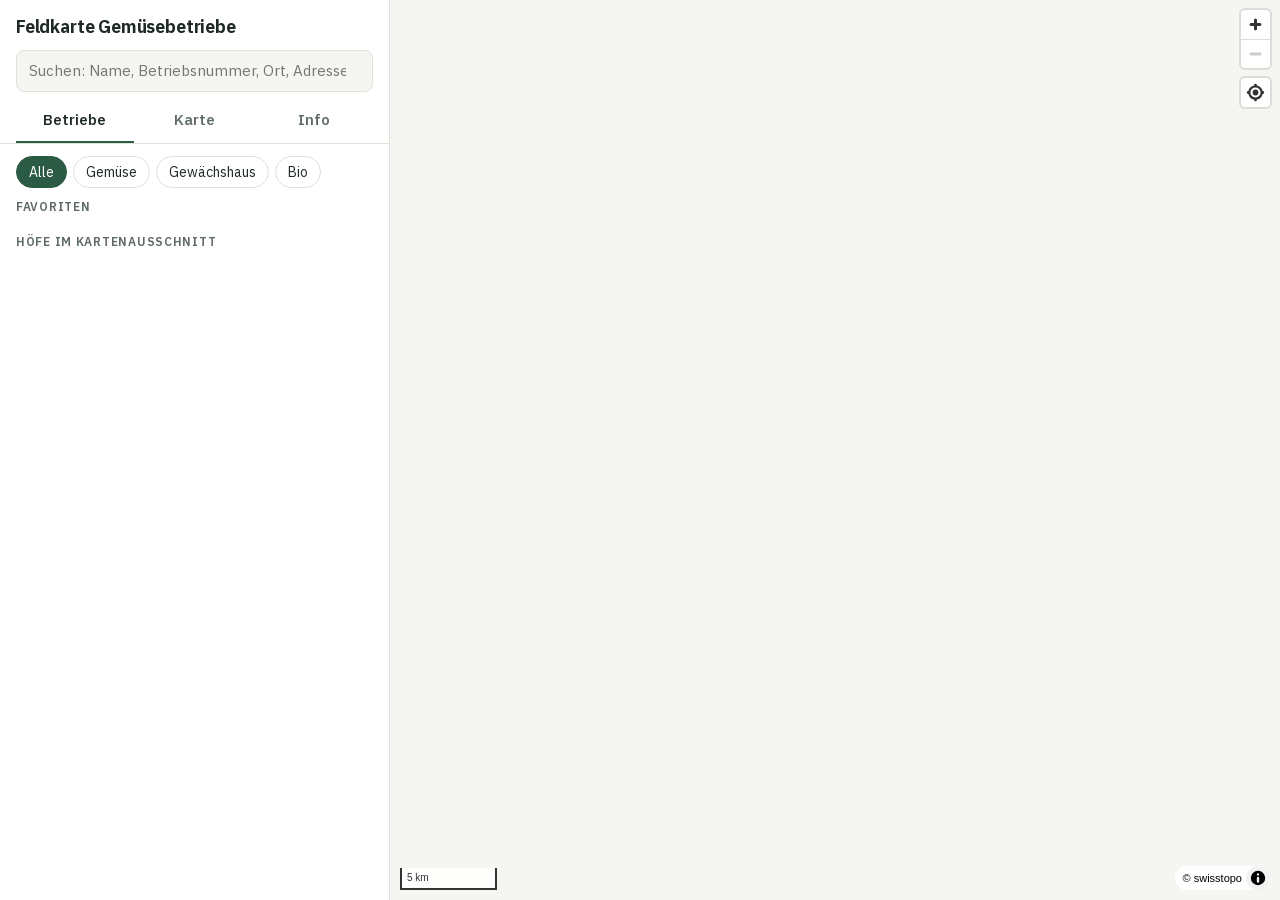
==== output/karte/index.html @ 3c954be9 "Karte der Region: alle Betriebe im Gebiet, Klick zeigt den ganzen Betrieb - Gebiet = konvexe Hülle d" ====
<!doctype html>
<html lang="de-CH">
<head>
<meta charset="utf-8">
<meta name="viewport" content="width=device-width, initial-scale=1, viewport-fit=cover">
<title>Feldkarte Gemüsebetriebe</title>
<meta name="description" content="Alle landwirtschaftlichen Flächen im Gebiet – ein Klick auf eine Fläche zeigt den ganzen Betrieb. Bezugsjahr 2025 · publiziert Jan. 2026">
<meta property="og:title" content="Feldkarte Gemüsebetriebe">
<meta property="og:description" content="Alle Flächen anklicken: Betrieb, Hof, Kulturen. Bezugsjahr 2025 · publiziert Jan. 2026">
<meta property="og:type" content="website">
<meta name="theme-color" content="#2C5B45">
<meta name="robots" content="noindex, nofollow">
<!--__ONLINE__-->
<link rel="icon" href="icon.svg" type="image/svg+xml">
<link rel="stylesheet" href="vendor/maplibre-gl.css">
<link rel="stylesheet" href="app.css">
</head>
<body>
<div id="map" aria-label="Karte"></div>

<aside id="side" data-state="half">
  <div id="grip" aria-hidden="true"><span></span></div>
  <header class="top">
    <div class="title">
      <h1>Feldkarte Gemüsebetriebe</h1>
      <span id="lock" class="lock" title="Interner Teil (Namen, Regionen)"></span>
    </div>
    <div class="searchbox">
      <input id="q" type="search" autocomplete="off" spellcheck="false" placeholder="Suchen: Name, Betriebsnummer, Ort, Adresse">
    </div>
    <nav class="tabs" role="tablist">
      <button data-tab="liste" class="on" role="tab">Betriebe</button>
      <button data-tab="karte" role="tab">Karte</button>
      <button data-tab="info" role="tab">Info</button>
    </nav>
  </header>

  <section id="panels">
    <div id="p-liste" class="panel on">
      <div class="chips" id="filter">
        <button data-f="" class="on">Alle</button>
        <button data-f="gemuese">Gemüse</button>
        <button data-f="geschuetzt">Gewächshaus</button>
        <button data-f="bio">Bio</button>
      </div>
      <h3>Favoriten</h3>
      <div id="favs"></div>
      <h3 id="liste-titel">Höfe im Kartenausschnitt</h3>
      <div id="liste"></div>
      <p id="liste-mehr" class="hint"></p>
    </div>

    <div id="p-karte" class="panel">
      <h3>Hintergrund</h3>
      <div class="seg" id="bg">
        <button data-bg="grau" class="on">Landeskarte grau</button>
        <button data-bg="farbe">Landeskarte</button>
        <button data-bg="luft">Luftbild</button>
      </div>
      <h3>Flächen färben</h3>
      <div class="seg" id="farbe">
        <button data-m="neutral" class="on">einheitlich</button>
        <button data-m="kultur">nach Kultur</button>
      </div>
      <label class="check"><input type="checkbox" id="favon"> Favoriten immer farbig zeigen</label>
      <label class="check"><input type="checkbox" id="parz"> Parzellen Kanton Zürich (ab Zoom 17)</label>
      <div id="legende"></div>
    </div>

    <div id="p-info" class="panel">
      <div id="intern-box" class="box"></div>
      <div id="info-text"></div>
    </div>

    <div id="p-detail" class="panel" aria-live="polite"></div>
  </section>
</aside>

<div id="toast" role="status"></div>
<script src="vendor/maplibre-gl.js"></script>
<script src="vendor/pmtiles.js"></script>
<script src="app.js"></script>
</body>
</html>
---- output/karte/vendor/maplibre-gl.css ----
.maplibregl-map{font:12px/20px Helvetica Neue,Arial,Helvetica,sans-serif;overflow:hidden;position:relative;-webkit-tap-highlight-color:rgb(0 0 0/0)}.maplibregl-canvas{left:0;position:absolute;top:0}.maplibregl-map:fullscreen{height:100%;width:100%}.maplibregl-ctrl-group button.maplibregl-ctrl-compass{touch-action:none}.maplibregl-canvas-container.maplibregl-interactive,.maplibregl-ctrl-group button.maplibregl-ctrl-compass{cursor:grab;-webkit-user-select:none;-moz-user-select:none;user-select:none}.maplibregl-canvas-container.maplibregl-interactive.maplibregl-track-pointer{cursor:pointer}.maplibregl-canvas-container.maplibregl-interactive:active,.maplibregl-ctrl-group button.maplibregl-ctrl-compass:active{cursor:grabbing}.maplibregl-canvas-container.maplibregl-touch-zoom-rotate,.maplibregl-canvas-container.maplibregl-touch-zoom-rotate .maplibregl-canvas{touch-action:pan-x pan-y}.maplibregl-canvas-container.maplibregl-touch-drag-pan,.maplibregl-canvas-container.maplibregl-touch-drag-pan .maplibregl-canvas{touch-action:pinch-zoom}.maplibregl-canvas-container.maplibregl-touch-zoom-rotate.maplibregl-touch-drag-pan,.maplibregl-canvas-container.maplibregl-touch-zoom-rotate.maplibregl-touch-drag-pan .maplibregl-canvas{touch-action:none}.maplibregl-canvas-container.maplibregl-touch-drag-pan.maplibregl-cooperative-gestures,.maplibregl-canvas-container.maplibregl-touch-drag-pan.maplibregl-cooperative-gestures .maplibregl-canvas{touch-action:pan-x pan-y}.maplibregl-ctrl-bottom-left,.maplibregl-ctrl-bottom-right,.maplibregl-ctrl-top-left,.maplibregl-ctrl-top-right{pointer-events:none;position:absolute;z-index:2}.maplibregl-ctrl-top-left{left:0;top:0}.maplibregl-ctrl-top-right{right:0;top:0}.maplibregl-ctrl-bottom-left{bottom:0;left:0}.maplibregl-ctrl-bottom-right{bottom:0;right:0}.maplibregl-ctrl{clear:both;pointer-events:auto;transform:translate(0)}.maplibregl-ctrl-top-left .maplibregl-ctrl{float:left;margin:10px 0 0 10px}.maplibregl-ctrl-top-right .maplibregl-ctrl{float:right;margin:10px 10px 0 0}.maplibregl-ctrl-bottom-left .maplibregl-ctrl{float:left;margin:0 0 10px 10px}.maplibregl-ctrl-bottom-right .maplibregl-ctrl{float:right;margin:0 10px 10px 0}.maplibregl-ctrl-group{background:#fff;border-radius:4px}.maplibregl-ctrl-group:not(:empty){box-shadow:0 0 0 2px rgba(0,0,0,.1)}@media (forced-colors:active){.maplibregl-ctrl-group:not(:empty){box-shadow:0 0 0 2px ButtonText}}.maplibregl-ctrl-group button{background-color:transparent;border:0;box-sizing:border-box;cursor:pointer;display:block;height:29px;outline:none;padding:0;width:29px}.maplibregl-ctrl-group button+button{border-top:1px solid #ddd}.maplibregl-ctrl button .maplibregl-ctrl-icon{background-position:50%;background-repeat:no-repeat;display:block;height:100%;width:100%}@media (forced-colors:active){.maplibregl-ctrl-icon{background-color:transparent}.maplibregl-ctrl-group button+button{border-top:1px solid ButtonText}}.maplibregl-ctrl button::-moz-focus-inner{border:0;padding:0}.maplibregl-ctrl-attrib-button:focus,.maplibregl-ctrl-group button:focus{box-shadow:0 0 2px 2px #0096ff}.maplibregl-ctrl button:disabled{cursor:not-allowed}.maplibregl-ctrl button:disabled .maplibregl-ctrl-icon{opacity:.25}.maplibregl-ctrl button:not(:disabled):hover{background-color:rgb(0 0 0/5%)}.maplibregl-ctrl-group button:focus:focus-visible{box-shadow:0 0 2px 2px #0096ff}.maplibregl-ctrl-group button:focus:not(:focus-visible){box-shadow:none}.maplibregl-ctrl-group button:focus:first-child{border-radius:4px 4px 0 0}.maplibregl-ctrl-group button:focus:last-child{border-radius:0 0 4px 4px}.maplibregl-ctrl-group button:focus:only-child{border-radius:inherit}.maplibregl-ctrl button.maplibregl-ctrl-zoom-out .maplibregl-ctrl-icon{background-image:url("data:image/svg+xml;charset=utf-8,%3Csvg xmlns='http://www.w3.org/2000/svg' width='29' height='29' fill='%23333' viewBox='0 0 29 29'%3E%3Cpath d='M10 13c-.75 0-1.5.75-1.5 1.5S9.25 16 10 16h9c.75 0 1.5-.75 1.5-1.5S19.75 13 19 13z'/%3E%3C/svg%3E")}.maplibregl-ctrl button.maplibregl-ctrl-zoom-in .maplibregl-ctrl-icon{background-image:url("data:image/svg+xml;charset=utf-8,%3Csvg xmlns='http://www.w3.org/2000/svg' width='29' height='29' fill='%23333' viewBox='0 0 29 29'%3E%3Cpath d='M14.5 8.5c-.75 0-1.5.75-1.5 1.5v3h-3c-.75 0-1.5.75-1.5 1.5S9.25 16 10 16h3v3c0 .75.75 1.5 1.5 1.5S16 19.75 16 19v-3h3c.75 0 1.5-.75 1.5-1.5S19.75 13 19 13h-3v-3c0-.75-.75-1.5-1.5-1.5'/%3E%3C/svg%3E")}@media (forced-colors:active){.maplibregl-ctrl button.maplibregl-ctrl-zoom-out .maplibregl-ctrl-icon{background-image:url("data:image/svg+xml;charset=utf-8,%3Csvg xmlns='http://www.w3.org/2000/svg' width='29' height='29' fill='%23fff' viewBox='0 0 29 29'%3E%3Cpath d='M10 13c-.75 0-1.5.75-1.5 1.5S9.25 16 10 16h9c.75 0 1.5-.75 1.5-1.5S19.75 13 19 13z'/%3E%3C/svg%3E")}.maplibregl-ctrl button.maplibregl-ctrl-zoom-in .maplibregl-ctrl-icon{background-image:url("data:image/svg+xml;charset=utf-8,%3Csvg xmlns='http://www.w3.org/2000/svg' width='29' height='29' fill='%23fff' viewBox='0 0 29 29'%3E%3Cpath d='M14.5 8.5c-.75 0-1.5.75-1.5 1.5v3h-3c-.75 0-1.5.75-1.5 1.5S9.25 16 10 16h3v3c0 .75.75 1.5 1.5 1.5S16 19.75 16 19v-3h3c.75 0 1.5-.75 1.5-1.5S19.75 13 19 13h-3v-3c0-.75-.75-1.5-1.5-1.5'/%3E%3C/svg%3E")}}@media (forced-colors:active) and (prefers-color-scheme:light){.maplibregl-ctrl button.maplibregl-ctrl-zoom-out .maplibregl-ctrl-icon{background-image:url("data:image/svg+xml;charset=utf-8,%3Csvg xmlns='http://www.w3.org/2000/svg' width='29' height='29' viewBox='0 0 29 29'%3E%3Cpath d='M10 13c-.75 0-1.5.75-1.5 1.5S9.25 16 10 16h9c.75 0 1.5-.75 1.5-1.5S19.75 13 19 13z'/%3E%3C/svg%3E")}.maplibregl-ctrl button.maplibregl-ctrl-zoom-in .maplibregl-ctrl-icon{background-image:url("data:image/svg+xml;charset=utf-8,%3Csvg xmlns='http://www.w3.org/2000/svg' width='29' height='29' viewBox='0 0 29 29'%3E%3Cpath d='M14.5 8.5c-.75 0-1.5.75-1.5 1.5v3h-3c-.75 0-1.5.75-1.5 1.5S9.25 16 10 16h3v3c0 .75.75 1.5 1.5 1.5S16 19.75 16 19v-3h3c.75 0 1.5-.75 1.5-1.5S19.75 13 19 13h-3v-3c0-.75-.75-1.5-1.5-1.5'/%3E%3C/svg%3E")}}.maplibregl-ctrl button.maplibregl-ctrl-fullscreen .maplibregl-ctrl-icon{background-image:url("data:image/svg+xml;charset=utf-8,%3Csvg xmlns='http://www.w3.org/2000/svg' width='29' height='29' fill='%23333' viewBox='0 0 29 29'%3E%3Cpath d='M24 16v5.5c0 1.75-.75 2.5-2.5 2.5H16v-1l3-1.5-4-5.5 1-1 5.5 4 1.5-3zM6 16l1.5 3 5.5-4 1 1-4 5.5 3 1.5v1H7.5C5.75 24 5 23.25 5 21.5V16zm7-11v1l-3 1.5 4 5.5-1 1-5.5-4L6 13H5V7.5C5 5.75 5.75 5 7.5 5zm11 2.5c0-1.75-.75-2.5-2.5-2.5H16v1l3 1.5-4 5.5 1 1 5.5-4 1.5 3h1z'/%3E%3C/svg%3E")}.maplibregl-ctrl button.maplibregl-ctrl-shrink .maplibregl-ctrl-icon{background-image:url("data:image/svg+xml;charset=utf-8,%3Csvg xmlns='http://www.w3.org/2000/svg' width='29' height='29' viewBox='0 0 29 29'%3E%3Cpath d='M18.5 16c-1.75 0-2.5.75-2.5 2.5V24h1l1.5-3 5.5 4 1-1-4-5.5 3-1.5v-1zM13 18.5c0-1.75-.75-2.5-2.5-2.5H5v1l3 1.5L4 24l1 1 5.5-4 1.5 3h1zm3-8c0 1.75.75 2.5 2.5 2.5H24v-1l-3-1.5L25 5l-1-1-5.5 4L17 5h-1zM10.5 13c1.75 0 2.5-.75 2.5-2.5V5h-1l-1.5 3L5 4 4 5l4 5.5L5 12v1z'/%3E%3C/svg%3E")}@media (forced-colors:active){.maplibregl-ctrl button.maplibregl-ctrl-fullscreen .maplibregl-ctrl-icon{background-image:url("data:image/svg+xml;charset=utf-8,%3Csvg xmlns='http://www.w3.org/2000/svg' width='29' height='29' fill='%23fff' viewBox='0 0 29 29'%3E%3Cpath d='M24 16v5.5c0 1.75-.75 2.5-2.5 2.5H16v-1l3-1.5-4-5.5 1-1 5.5 4 1.5-3zM6 16l1.5 3 5.5-4 1 1-4 5.5 3 1.5v1H7.5C5.75 24 5 23.25 5 21.5V16zm7-11v1l-3 1.5 4 5.5-1 1-5.5-4L6 13H5V7.5C5 5.75 5.75 5 7.5 5zm11 2.5c0-1.75-.75-2.5-2.5-2.5H16v1l3 1.5-4 5.5 1 1 5.5-4 1.5 3h1z'/%3E%3C/svg%3E")}.maplibregl-ctrl button.maplibregl-ctrl-shrink .maplibregl-ctrl-icon{background-image:url("data:image/svg+xml;charset=utf-8,%3Csvg xmlns='http://www.w3.org/2000/svg' width='29' height='29' fill='%23fff' viewBox='0 0 29 29'%3E%3Cpath d='M18.5 16c-1.75 0-2.5.75-2.5 2.5V24h1l1.5-3 5.5 4 1-1-4-5.5 3-1.5v-1zM13 18.5c0-1.75-.75-2.5-2.5-2.5H5v1l3 1.5L4 24l1 1 5.5-4 1.5 3h1zm3-8c0 1.75.75 2.5 2.5 2.5H24v-1l-3-1.5L25 5l-1-1-5.5 4L17 5h-1zM10.5 13c1.75 0 2.5-.75 2.5-2.5V5h-1l-1.5 3L5 4 4 5l4 5.5L5 12v1z'/%3E%3C/svg%3E")}}@media (forced-colors:active) and (prefers-color-scheme:light){.maplibregl-ctrl button.maplibregl-ctrl-fullscreen .maplibregl-ctrl-icon{background-image:url("data:image/svg+xml;charset=utf-8,%3Csvg xmlns='http://www.w3.org/2000/svg' width='29' height='29' viewBox='0 0 29 29'%3E%3Cpath d='M24 16v5.5c0 1.75-.75 2.5-2.5 2.5H16v-1l3-1.5-4-5.5 1-1 5.5 4 1.5-3zM6 16l1.5 3 5.5-4 1 1-4 5.5 3 1.5v1H7.5C5.75 24 5 23.25 5 21.5V16zm7-11v1l-3 1.5 4 5.5-1 1-5.5-4L6 13H5V7.5C5 5.75 5.75 5 7.5 5zm11 2.5c0-1.75-.75-2.5-2.5-2.5H16v1l3 1.5-4 5.5 1 1 5.5-4 1.5 3h1z'/%3E%3C/svg%3E")}.maplibregl-ctrl button.maplibregl-ctrl-shrink .maplibregl-ctrl-icon{background-image:url("data:image/svg+xml;charset=utf-8,%3Csvg xmlns='http://www.w3.org/2000/svg' width='29' height='29' viewBox='0 0 29 29'%3E%3Cpath d='M18.5 16c-1.75 0-2.5.75-2.5 2.5V24h1l1.5-3 5.5 4 1-1-4-5.5 3-1.5v-1zM13 18.5c0-1.75-.75-2.5-2.5-2.5H5v1l3 1.5L4 24l1 1 5.5-4 1.5 3h1zm3-8c0 1.75.75 2.5 2.5 2.5H24v-1l-3-1.5L25 5l-1-1-5.5 4L17 5h-1zM10.5 13c1.75 0 2.5-.75 2.5-2.5V5h-1l-1.5 3L5 4 4 5l4 5.5L5 12v1z'/%3E%3C/svg%3E")}}.maplibregl-ctrl button.maplibregl-ctrl-compass .maplibregl-ctrl-icon{background-image:url("data:image/svg+xml;charset=utf-8,%3Csvg xmlns='http://www.w3.org/2000/svg' width='29' height='29' fill='%23333' viewBox='0 0 29 29'%3E%3Cpath d='m10.5 14 4-8 4 8z'/%3E%3Cpath fill='%23ccc' d='m10.5 16 4 8 4-8z'/%3E%3C/svg%3E")}@media (forced-colors:active){.maplibregl-ctrl button.maplibregl-ctrl-compass .maplibregl-ctrl-icon{background-image:url("data:image/svg+xml;charset=utf-8,%3Csvg xmlns='http://www.w3.org/2000/svg' width='29' height='29' fill='%23fff' viewBox='0 0 29 29'%3E%3Cpath d='m10.5 14 4-8 4 8z'/%3E%3Cpath fill='%23ccc' d='m10.5 16 4 8 4-8z'/%3E%3C/svg%3E")}}@media (forced-colors:active) and (prefers-color-scheme:light){.maplibregl-ctrl button.maplibregl-ctrl-compass .maplibregl-ctrl-icon{background-image:url("data:image/svg+xml;charset=utf-8,%3Csvg xmlns='http://www.w3.org/2000/svg' width='29' height='29' viewBox='0 0 29 29'%3E%3Cpath d='m10.5 14 4-8 4 8z'/%3E%3Cpath fill='%23ccc' d='m10.5 16 4 8 4-8z'/%3E%3C/svg%3E")}}.maplibregl-ctrl button.maplibregl-ctrl-terrain .maplibregl-ctrl-icon{background-image:url("data:image/svg+xml;charset=utf-8,%3Csvg xmlns='http://www.w3.org/2000/svg' width='22' height='22' fill='%23333' viewBox='0 0 22 22'%3E%3Cpath d='m1.754 13.406 4.453-4.851 3.09 3.09 3.281 3.277.969-.969-3.309-3.312 3.844-4.121 6.148 6.886h1.082v-.855l-7.207-8.07-4.84 5.187L6.169 6.57l-5.48 5.965v.871ZM.688 16.844h20.625v1.375H.688Zm0 0'/%3E%3C/svg%3E")}.maplibregl-ctrl button.maplibregl-ctrl-terrain-enabled .maplibregl-ctrl-icon{background-image:url("data:image/svg+xml;charset=utf-8,%3Csvg xmlns='http://www.w3.org/2000/svg' width='22' height='22' fill='%2333b5e5' viewBox='0 0 22 22'%3E%3Cpath d='m1.754 13.406 4.453-4.851 3.09 3.09 3.281 3.277.969-.969-3.309-3.312 3.844-4.121 6.148 6.886h1.082v-.855l-7.207-8.07-4.84 5.187L6.169 6.57l-5.48 5.965v.871ZM.688 16.844h20.625v1.375H.688Zm0 0'/%3E%3C/svg%3E")}.maplibregl-ctrl button.maplibregl-ctrl-geolocate .maplibregl-ctrl-icon{background-image:url("data:image/svg+xml;charset=utf-8,%3Csvg xmlns='http://www.w3.org/2000/svg' width='29' height='29' fill='%23333' viewBox='0 0 20 20'%3E%3Cpath d='M10 4C9 4 9 5 9 5v.1A5 5 0 0 0 5.1 9H5s-1 0-1 1 1 1 1 1h.1A5 5 0 0 0 9 14.9v.1s0 1 1 1 1-1 1-1v-.1a5 5 0 0 0 3.9-3.9h.1s1 0 1-1-1-1-1-1h-.1A5 5 0 0 0 11 5.1V5s0-1-1-1m0 2.5a3.5 3.5 0 1 1 0 7 3.5 3.5 0 1 1 0-7'/%3E%3Ccircle cx='10' cy='10' r='2'/%3E%3C/svg%3E")}.maplibregl-ctrl button.maplibregl-ctrl-geolocate:disabled .maplibregl-ctrl-icon{background-image:url("data:image/svg+xml;charset=utf-8,%3Csvg xmlns='http://www.w3.org/2000/svg' width='29' height='29' fill='%23aaa' viewBox='0 0 20 20'%3E%3Cpath d='M10 4C9 4 9 5 9 5v.1A5 5 0 0 0 5.1 9H5s-1 0-1 1 1 1 1 1h.1A5 5 0 0 0 9 14.9v.1s0 1 1 1 1-1 1-1v-.1a5 5 0 0 0 3.9-3.9h.1s1 0 1-1-1-1-1-1h-.1A5 5 0 0 0 11 5.1V5s0-1-1-1m0 2.5a3.5 3.5 0 1 1 0 7 3.5 3.5 0 1 1 0-7'/%3E%3Ccircle cx='10' cy='10' r='2'/%3E%3Cpath fill='red' d='m14 5 1 1-9 9-1-1z'/%3E%3C/svg%3E")}.maplibregl-ctrl button.maplibregl-ctrl-geolocate.maplibregl-ctrl-geolocate-active .maplibregl-ctrl-icon{background-image:url("data:image/svg+xml;charset=utf-8,%3Csvg xmlns='http://www.w3.org/2000/svg' width='29' height='29' fill='%2333b5e5' viewBox='0 0 20 20'%3E%3Cpath d='M10 4C9 4 9 5 9 5v.1A5 5 0 0 0 5.1 9H5s-1 0-1 1 1 1 1 1h.1A5 5 0 0 0 9 14.9v.1s0 1 1 1 1-1 1-1v-.1a5 5 0 0 0 3.9-3.9h.1s1 0 1-1-1-1-1-1h-.1A5 5 0 0 0 11 5.1V5s0-1-1-1m0 2.5a3.5 3.5 0 1 1 0 7 3.5 3.5 0 1 1 0-7'/%3E%3Ccircle cx='10' cy='10' r='2'/%3E%3C/svg%3E")}.maplibregl-ctrl button.maplibregl-ctrl-geolocate.maplibregl-ctrl-geolocate-active-error .maplibregl-ctrl-icon{background-image:url("data:image/svg+xml;charset=utf-8,%3Csvg xmlns='http://www.w3.org/2000/svg' width='29' height='29' fill='%23e58978' viewBox='0 0 20 20'%3E%3Cpath d='M10 4C9 4 9 5 9 5v.1A5 5 0 0 0 5.1 9H5s-1 0-1 1 1 1 1 1h.1A5 5 0 0 0 9 14.9v.1s0 1 1 1 1-1 1-1v-.1a5 5 0 0 0 3.9-3.9h.1s1 0 1-1-1-1-1-1h-.1A5 5 0 0 0 11 5.1V5s0-1-1-1m0 2.5a3.5 3.5 0 1 1 0 7 3.5 3.5 0 1 1 0-7'/%3E%3Ccircle cx='10' cy='10' r='2'/%3E%3C/svg%3E")}.maplibregl-ctrl button.maplibregl-ctrl-geolocate.maplibregl-ctrl-geolocate-background .maplibregl-ctrl-icon{background-image:url("data:image/svg+xml;charset=utf-8,%3Csvg xmlns='http://www.w3.org/2000/svg' width='29' height='29' fill='%2333b5e5' viewBox='0 0 20 20'%3E%3Cpath d='M10 4C9 4 9 5 9 5v.1A5 5 0 0 0 5.1 9H5s-1 0-1 1 1 1 1 1h.1A5 5 0 0 0 9 14.9v.1s0 1 1 1 1-1 1-1v-.1a5 5 0 0 0 3.9-3.9h.1s1 0 1-1-1-1-1-1h-.1A5 5 0 0 0 11 5.1V5s0-1-1-1m0 2.5a3.5 3.5 0 1 1 0 7 3.5 3.5 0 1 1 0-7'/%3E%3C/svg%3E")}.maplibregl-ctrl button.maplibregl-ctrl-geolocate.maplibregl-ctrl-geolocate-background-error .maplibregl-ctrl-icon{background-image:url("data:image/svg+xml;charset=utf-8,%3Csvg xmlns='http://www.w3.org/2000/svg' width='29' height='29' fill='%23e54e33' viewBox='0 0 20 20'%3E%3Cpath d='M10 4C9 4 9 5 9 5v.1A5 5 0 0 0 5.1 9H5s-1 0-1 1 1 1 1 1h.1A5 5 0 0 0 9 14.9v.1s0 1 1 1 1-1 1-1v-.1a5 5 0 0 0 3.9-3.9h.1s1 0 1-1-1-1-1-1h-.1A5 5 0 0 0 11 5.1V5s0-1-1-1m0 2.5a3.5 3.5 0 1 1 0 7 3.5 3.5 0 1 1 0-7'/%3E%3C/svg%3E")}.maplibregl-ctrl button.maplibregl-ctrl-geolocate.maplibregl-ctrl-geolocate-waiting .maplibregl-ctrl-icon{animation:maplibregl-spin 2s linear infinite}@media (forced-colors:active){.maplibregl-ctrl button.maplibregl-ctrl-geolocate .maplibregl-ctrl-icon{background-image:url("data:image/svg+xml;charset=utf-8,%3Csvg xmlns='http://www.w3.org/2000/svg' width='29' height='29' fill='%23fff' viewBox='0 0 20 20'%3E%3Cpath d='M10 4C9 4 9 5 9 5v.1A5 5 0 0 0 5.1 9H5s-1 0-1 1 1 1 1 1h.1A5 5 0 0 0 9 14.9v.1s0 1 1 1 1-1 1-1v-.1a5 5 0 0 0 3.9-3.9h.1s1 0 1-1-1-1-1-1h-.1A5 5 0 0 0 11 5.1V5s0-1-1-1m0 2.5a3.5 3.5 0 1 1 0 7 3.5 3.5 0 1 1 0-7'/%3E%3Ccircle cx='10' cy='10' r='2'/%3E%3C/svg%3E")}.maplibregl-ctrl button.maplibregl-ctrl-geolocate:disabled .maplibregl-ctrl-icon{background-image:url("data:image/svg+xml;charset=utf-8,%3Csvg xmlns='http://www.w3.org/2000/svg' width='29' height='29' fill='%23999' viewBox='0 0 20 20'%3E%3Cpath d='M10 4C9 4 9 5 9 5v.1A5 5 0 0 0 5.1 9H5s-1 0-1 1 1 1 1 1h.1A5 5 0 0 0 9 14.9v.1s0 1 1 1 1-1 1-1v-.1a5 5 0 0 0 3.9-3.9h.1s1 0 1-1-1-1-1-1h-.1A5 5 0 0 0 11 5.1V5s0-1-1-1m0 2.5a3.5 3.5 0 1 1 0 7 3.5 3.5 0 1 1 0-7'/%3E%3Ccircle cx='10' cy='10' r='2'/%3E%3Cpath fill='red' d='m14 5 1 1-9 9-1-1z'/%3E%3C/svg%3E")}.maplibregl-ctrl button.maplibregl-ctrl-geolocate.maplibregl-ctrl-geolocate-active .maplibregl-ctrl-icon{background-image:url("data:image/svg+xml;charset=utf-8,%3Csvg xmlns='http://www.w3.org/2000/svg' width='29' height='29' fill='%2333b5e5' viewBox='0 0 20 20'%3E%3Cpath d='M10 4C9 4 9 5 9 5v.1A5 5 0 0 0 5.1 9H5s-1 0-1 1 1 1 1 1h.1A5 5 0 0 0 9 14.9v.1s0 1 1 1 1-1 1-1v-.1a5 5 0 0 0 3.9-3.9h.1s1 0 1-1-1-1-1-1h-.1A5 5 0 0 0 11 5.1V5s0-1-1-1m0 2.5a3.5 3.5 0 1 1 0 7 3.5 3.5 0 1 1 0-7'/%3E%3Ccircle cx='10' cy='10' r='2'/%3E%3C/svg%3E")}.maplibregl-ctrl button.maplibregl-ctrl-geolocate.maplibregl-ctrl-geolocate-active-error .maplibregl-ctrl-icon{background-image:url("data:image/svg+xml;charset=utf-8,%3Csvg xmlns='http://www.w3.org/2000/svg' width='29' height='29' fill='%23e58978' viewBox='0 0 20 20'%3E%3Cpath d='M10 4C9 4 9 5 9 5v.1A5 5 0 0 0 5.1 9H5s-1 0-1 1 1 1 1 1h.1A5 5 0 0 0 9 14.9v.1s0 1 1 1 1-1 1-1v-.1a5 5 0 0 0 3.9-3.9h.1s1 0 1-1-1-1-1-1h-.1A5 5 0 0 0 11 5.1V5s0-1-1-1m0 2.5a3.5 3.5 0 1 1 0 7 3.5 3.5 0 1 1 0-7'/%3E%3Ccircle cx='10' cy='10' r='2'/%3E%3C/svg%3E")}.maplibregl-ctrl button.maplibregl-ctrl-geolocate.maplibregl-ctrl-geolocate-background .maplibregl-ctrl-icon{background-image:url("data:image/svg+xml;charset=utf-8,%3Csvg xmlns='http://www.w3.org/2000/svg' width='29' height='29' fill='%2333b5e5' viewBox='0 0 20 20'%3E%3Cpath d='M10 4C9 4 9 5 9 5v.1A5 5 0 0 0 5.1 9H5s-1 0-1 1 1 1 1 1h.1A5 5 0 0 0 9 14.9v.1s0 1 1 1 1-1 1-1v-.1a5 5 0 0 0 3.9-3.9h.1s1 0 1-1-1-1-1-1h-.1A5 5 0 0 0 11 5.1V5s0-1-1-1m0 2.5a3.5 3.5 0 1 1 0 7 3.5 3.5 0 1 1 0-7'/%3E%3C/svg%3E")}.maplibregl-ctrl button.maplibregl-ctrl-geolocate.maplibregl-ctrl-geolocate-background-error .maplibregl-ctrl-icon{background-image:url("data:image/svg+xml;charset=utf-8,%3Csvg xmlns='http://www.w3.org/2000/svg' width='29' height='29' fill='%23e54e33' viewBox='0 0 20 20'%3E%3Cpath d='M10 4C9 4 9 5 9 5v.1A5 5 0 0 0 5.1 9H5s-1 0-1 1 1 1 1 1h.1A5 5 0 0 0 9 14.9v.1s0 1 1 1 1-1 1-1v-.1a5 5 0 0 0 3.9-3.9h.1s1 0 1-1-1-1-1-1h-.1A5 5 0 0 0 11 5.1V5s0-1-1-1m0 2.5a3.5 3.5 0 1 1 0 7 3.5 3.5 0 1 1 0-7'/%3E%3C/svg%3E")}}@media (forced-colors:active) and (prefers-color-scheme:light){.maplibregl-ctrl button.maplibregl-ctrl-geolocate .maplibregl-ctrl-icon{background-image:url("data:image/svg+xml;charset=utf-8,%3Csvg xmlns='http://www.w3.org/2000/svg' width='29' height='29' viewBox='0 0 20 20'%3E%3Cpath d='M10 4C9 4 9 5 9 5v.1A5 5 0 0 0 5.1 9H5s-1 0-1 1 1 1 1 1h.1A5 5 0 0 0 9 14.9v.1s0 1 1 1 1-1 1-1v-.1a5 5 0 0 0 3.9-3.9h.1s1 0 1-1-1-1-1-1h-.1A5 5 0 0 0 11 5.1V5s0-1-1-1m0 2.5a3.5 3.5 0 1 1 0 7 3.5 3.5 0 1 1 0-7'/%3E%3Ccircle cx='10' cy='10' r='2'/%3E%3C/svg%3E")}.maplibregl-ctrl button.maplibregl-ctrl-geolocate:disabled .maplibregl-ctrl-icon{background-image:url("data:image/svg+xml;charset=utf-8,%3Csvg xmlns='http://www.w3.org/2000/svg' width='29' height='29' fill='%23666' viewBox='0 0 20 20'%3E%3Cpath d='M10 4C9 4 9 5 9 5v.1A5 5 0 0 0 5.1 9H5s-1 0-1 1 1 1 1 1h.1A5 5 0 0 0 9 14.9v.1s0 1 1 1 1-1 1-1v-.1a5 5 0 0 0 3.9-3.9h.1s1 0 1-1-1-1-1-1h-.1A5 5 0 0 0 11 5.1V5s0-1-1-1m0 2.5a3.5 3.5 0 1 1 0 7 3.5 3.5 0 1 1 0-7'/%3E%3Ccircle cx='10' cy='10' r='2'/%3E%3Cpath fill='red' d='m14 5 1 1-9 9-1-1z'/%3E%3C/svg%3E")}}@keyframes maplibregl-spin{0%{transform:rotate(0deg)}to{transform:rotate(1turn)}}a.maplibregl-ctrl-logo{background-image:url("data:image/svg+xml;charset=utf-8,%3Csvg xmlns='http://www.w3.org/2000/svg' width='88' height='23' fill='none'%3E%3Cpath fill='%23000' fill-opacity='.4' fill-rule='evenodd' d='M17.408 16.796h-1.827l2.501-12.095h.198l3.324 6.533.988 2.19.988-2.19 3.258-6.533h.181l2.6 12.095h-1.81l-1.218-5.644-.362-1.71-.658 1.71-2.929 5.644h-.098l-2.914-5.644-.757-1.71-.345 1.71zm1.958-3.42-.726 3.663a1.255 1.255 0 0 1-1.232 1.011h-1.827a1.255 1.255 0 0 1-1.229-1.509l2.501-12.095a1.255 1.255 0 0 1 1.23-1.001h.197a1.25 1.25 0 0 1 1.12.685l3.19 6.273 3.125-6.263a1.25 1.25 0 0 1 1.123-.695h.181a1.255 1.255 0 0 1 1.227.991l1.443 6.71a5 5 0 0 1 .314-.787l.009-.016a4.6 4.6 0 0 1 1.777-1.887c.782-.46 1.668-.667 2.611-.667a4.6 4.6 0 0 1 1.7.32l.306.134c.21-.16.474-.256.759-.256h1.694a1.255 1.255 0 0 1 1.212.925 1.255 1.255 0 0 1 1.212-.925h1.711c.284 0 .545.094.755.252.613-.3 1.312-.45 2.075-.45 1.356 0 2.557.445 3.482 1.4q.47.48.763 1.064V4.701a1.255 1.255 0 0 1 1.255-1.255h1.86A1.255 1.255 0 0 1 54.44 4.7v9.194h2.217c.19 0 .37.043.532.118v-4.77c0-.356.147-.678.385-.906a2.42 2.42 0 0 1-.682-1.71c0-.665.267-1.253.735-1.7a2.45 2.45 0 0 1 1.722-.674 2.43 2.43 0 0 1 1.705.675q.318.302.504.683V4.7a1.255 1.255 0 0 1 1.255-1.255h1.744A1.255 1.255 0 0 1 65.812 4.7v3.335a4.8 4.8 0 0 1 1.526-.246c.938 0 1.817.214 2.59.69a4.47 4.47 0 0 1 1.67 1.743v-.98a1.255 1.255 0 0 1 1.256-1.256h1.777c.233 0 .451.064.639.174a3.4 3.4 0 0 1 1.567-.372c.346 0 .861.02 1.285.232a1.25 1.25 0 0 1 .689 1.004 4.7 4.7 0 0 1 .853-.588c.795-.44 1.675-.647 2.61-.647 1.385 0 2.65.39 3.525 1.396.836.938 1.168 2.173 1.168 3.528q-.001.515-.056 1.051a1.255 1.255 0 0 1-.947 1.09l.408.952a1.255 1.255 0 0 1-.477 1.552c-.418.268-.92.463-1.458.612-.613.171-1.304.244-2.049.244-1.06 0-2.043-.207-2.886-.698l-.015-.008c-.798-.48-1.419-1.135-1.818-1.963l-.004-.008a5.8 5.8 0 0 1-.548-2.512q0-.429.053-.843a1.3 1.3 0 0 1-.333-.086l-.166-.004c-.223 0-.426.062-.643.228-.03.024-.142.139-.142.59v3.883a1.255 1.255 0 0 1-1.256 1.256h-1.777a1.255 1.255 0 0 1-1.256-1.256V15.69l-.032.057a4.8 4.8 0 0 1-1.86 1.833 5.04 5.04 0 0 1-2.484.634 4.5 4.5 0 0 1-1.935-.424 1.25 1.25 0 0 1-.764.258h-1.71a1.255 1.255 0 0 1-1.256-1.255V7.687a2.4 2.4 0 0 1-.428.625c.253.23.412.561.412.93v7.553a1.255 1.255 0 0 1-1.256 1.255h-1.843a1.25 1.25 0 0 1-.894-.373c-.228.23-.544.373-.894.373H51.32a1.255 1.255 0 0 1-1.256-1.255v-1.251l-.061.117a4.7 4.7 0 0 1-1.782 1.884 4.77 4.77 0 0 1-2.485.67 5.6 5.6 0 0 1-1.485-.188l.009 2.764a1.255 1.255 0 0 1-1.255 1.259h-1.729a1.255 1.255 0 0 1-1.255-1.255v-3.537a1.255 1.255 0 0 1-1.167.793h-1.679a1.25 1.25 0 0 1-.77-.263 4.5 4.5 0 0 1-1.945.429c-.885 0-1.724-.21-2.495-.632l-.017-.01a5 5 0 0 1-1.081-.836 1.255 1.255 0 0 1-1.254 1.312h-1.81a1.255 1.255 0 0 1-1.228-.99l-.782-3.625-2.044 3.939a1.25 1.25 0 0 1-1.115.676h-.098a1.25 1.25 0 0 1-1.116-.68l-2.061-3.994zM35.92 16.63l.207-.114.223-.15q.493-.356.735-.785l.061-.118.033 1.332h1.678V9.242h-1.694l-.033 1.267q-.133-.329-.526-.658l-.032-.028a3.2 3.2 0 0 0-.668-.428l-.27-.12a3.3 3.3 0 0 0-1.235-.23q-1.136-.001-1.974.493a3.36 3.36 0 0 0-1.3 1.382q-.445.89-.444 2.074 0 1.2.51 2.107a3.8 3.8 0 0 0 1.382 1.381 3.9 3.9 0 0 0 1.893.477q.795 0 1.455-.33zm-2.789-5.38q-.576.675-.575 1.762 0 1.102.559 1.794.576.675 1.645.675a2.25 2.25 0 0 0 .934-.19 2.2 2.2 0 0 0 .468-.29l.178-.161a2.2 2.2 0 0 0 .397-.561q.244-.5.244-1.15v-.115q0-.708-.296-1.267l-.043-.077a2.2 2.2 0 0 0-.633-.709l-.13-.086-.047-.028a2.1 2.1 0 0 0-1.073-.285q-1.052 0-1.629.692zm2.316 2.706c.163-.17.28-.407.28-.83v-.114c0-.292-.06-.508-.15-.68a.96.96 0 0 0-.353-.389.85.85 0 0 0-.464-.127c-.4 0-.56.114-.664.239l-.01.012c-.148.174-.275.45-.275.945 0 .506.122.801.27.99.097.11.266.224.68.224.303 0 .504-.09.687-.269zm7.545 1.705a2.6 2.6 0 0 0 .331.423q.319.33.755.548l.173.074q.65.255 1.49.255 1.02 0 1.844-.493a3.45 3.45 0 0 0 1.316-1.4q.493-.904.493-2.089 0-1.909-.988-2.913-.988-1.02-2.584-1.02-.898 0-1.575.347a3 3 0 0 0-.415.262l-.199.166a3.4 3.4 0 0 0-.64.82V9.242h-1.712v11.553h1.729l-.017-5.134zm.53-1.138q.206.29.48.5l.155.11.053.034q.51.296 1.119.297 1.07 0 1.645-.675.577-.69.576-1.762 0-1.119-.576-1.777-.558-.675-1.645-.675-.435 0-.835.16a2 2 0 0 0-.284.136 2 2 0 0 0-.363.254 2.2 2.2 0 0 0-.46.569l-.082.162a2.6 2.6 0 0 0-.213 1.072v.115q0 .707.296 1.267l.135.211zm.964-.818a1.1 1.1 0 0 0 .367.385.94.94 0 0 0 .476.118c.423 0 .59-.117.687-.23.159-.194.28-.478.28-.95 0-.53-.133-.8-.266-.952l-.021-.025c-.078-.094-.231-.221-.68-.221a1 1 0 0 0-.503.135l-.012.007a.86.86 0 0 0-.335.343c-.073.133-.132.324-.132.614v.115a1.4 1.4 0 0 0 .14.66zm15.7-6.222q.347-.346.346-.856a1.05 1.05 0 0 0-.345-.79 1.18 1.18 0 0 0-.84-.329q-.51 0-.855.33a1.05 1.05 0 0 0-.346.79q0 .51.346.855.345.346.856.346.51 0 .839-.346zm4.337 9.314.033-1.332q.191.403.59.747l.098.081a4 4 0 0 0 .316.224l.223.122a3.2 3.2 0 0 0 1.44.322 3.8 3.8 0 0 0 1.875-.477 3.5 3.5 0 0 0 1.382-1.366q.527-.89.526-2.09 0-1.184-.444-2.073a3.24 3.24 0 0 0-1.283-1.399q-.823-.51-1.942-.51a3.5 3.5 0 0 0-1.527.344l-.086.043-.165.09a3 3 0 0 0-.33.214q-.432.315-.656.707a2 2 0 0 0-.099.198l.082-1.283V4.701h-1.744v12.095zm.473-2.509a2.5 2.5 0 0 0 .566.7q.117.098.245.18l.144.08a2.1 2.1 0 0 0 .975.232q1.07 0 1.645-.675.576-.69.576-1.778 0-1.102-.576-1.777-.56-.691-1.645-.692a2.2 2.2 0 0 0-1.015.235q-.22.113-.415.282l-.15.142a2.1 2.1 0 0 0-.42.594q-.223.479-.223 1.1v.115q0 .705.293 1.26zm2.616-.293c.157-.191.28-.479.28-.967 0-.51-.13-.79-.276-.961l-.021-.026c-.082-.1-.232-.225-.67-.225a.87.87 0 0 0-.681.279l-.012.011c-.154.155-.274.38-.274.807v.115c0 .285.057.499.144.669a1.1 1.1 0 0 0 .367.405c.137.082.28.123.455.123.423 0 .59-.118.686-.23zm8.266-3.013q.345-.13.724-.14l.069-.002q.493 0 .642.099l.247-1.794q-.196-.099-.717-.099a2.3 2.3 0 0 0-.545.063 2 2 0 0 0-.411.148 2.2 2.2 0 0 0-.4.249 2.5 2.5 0 0 0-.485.499 2.7 2.7 0 0 0-.32.581l-.05.137v-1.48h-1.778v7.553h1.777v-3.884q0-.546.159-.943a1.5 1.5 0 0 1 .466-.636 2.5 2.5 0 0 1 .399-.253 2 2 0 0 1 .224-.099zm9.784 2.656.05-.922q0-1.743-.856-2.698-.838-.97-2.584-.97-1.119-.001-2.007.493a3.46 3.46 0 0 0-1.4 1.382q-.493.906-.493 2.106 0 1.07.428 1.975.428.89 1.332 1.432.906.526 2.255.526.973 0 1.668-.185l.044-.012.135-.04q.613-.184.984-.421l-.542-1.267q-.3.162-.642.274l-.297.087q-.51.131-1.3.131-.954 0-1.497-.444a1.6 1.6 0 0 1-.192-.193q-.366-.44-.512-1.234l-.004-.021zm-5.427-1.256-.003.022h3.752v-.138q-.011-.727-.288-1.118a1 1 0 0 0-.156-.176q-.46-.428-1.316-.428-.986 0-1.494.604-.379.45-.494 1.234zm-27.053 2.77V4.7h-1.86v12.095h5.333V15.15zm7.103-5.908v7.553h-1.843V9.242h1.843z'/%3E%3Cpath fill='%23fff' d='m19.63 11.151-.757-1.71-.345 1.71-1.12 5.644h-1.827L18.083 4.7h.197l3.325 6.533.988 2.19.988-2.19L26.839 4.7h.181l2.6 12.095h-1.81l-1.218-5.644-.362-1.71-.658 1.71-2.93 5.644h-.098l-2.913-5.644zm14.836 5.81q-1.02 0-1.893-.478a3.8 3.8 0 0 1-1.381-1.382q-.51-.906-.51-2.106 0-1.185.444-2.074a3.36 3.36 0 0 1 1.3-1.382q.839-.494 1.974-.494a3.3 3.3 0 0 1 1.234.231 3.3 3.3 0 0 1 .97.575q.396.33.527.659l.033-1.267h1.694v7.553H37.18l-.033-1.332q-.279.593-1.02 1.053a3.17 3.17 0 0 1-1.662.444zm.296-1.482q.938 0 1.58-.642.642-.66.642-1.711v-.115q0-.708-.296-1.267a2.2 2.2 0 0 0-.807-.872 2.1 2.1 0 0 0-1.119-.313q-1.053 0-1.629.692-.575.675-.575 1.76 0 1.103.559 1.795.577.675 1.645.675zm6.521-6.237h1.711v1.4q.906-1.597 2.83-1.597 1.596 0 2.584 1.02.988 1.005.988 2.914 0 1.185-.493 2.09a3.46 3.46 0 0 1-1.316 1.399 3.5 3.5 0 0 1-1.844.493q-.954 0-1.662-.329a2.67 2.67 0 0 1-1.086-.97l.017 5.134h-1.728zm4.048 6.22q1.07 0 1.645-.674.577-.69.576-1.762 0-1.119-.576-1.777-.558-.675-1.645-.675-.592 0-1.12.296-.51.28-.822.823-.296.527-.296 1.234v.115q0 .708.296 1.267.313.543.823.855.51.296 1.119.297z'/%3E%3Cpath fill='%23e1e3e9' d='M51.325 4.7h1.86v10.45h3.473v1.646h-5.333zm7.12 4.542h1.843v7.553h-1.843zm.905-1.415a1.16 1.16 0 0 1-.856-.346 1.17 1.17 0 0 1-.346-.856 1.05 1.05 0 0 1 .346-.79q.346-.329.856-.329.494 0 .839.33a1.05 1.05 0 0 1 .345.79 1.16 1.16 0 0 1-.345.855q-.33.346-.84.346zm7.875 9.133a3.17 3.17 0 0 1-1.662-.444q-.723-.46-1.004-1.053l-.033 1.332h-1.71V4.701h1.743v4.657l-.082 1.283q.279-.658 1.086-1.119a3.5 3.5 0 0 1 1.778-.477q1.119 0 1.942.51a3.24 3.24 0 0 1 1.283 1.4q.445.888.444 2.072 0 1.201-.526 2.09a3.5 3.5 0 0 1-1.382 1.366 3.8 3.8 0 0 1-1.876.477zm-.296-1.481q1.069 0 1.645-.675.577-.69.577-1.778 0-1.102-.577-1.776-.56-.691-1.645-.692a2.12 2.12 0 0 0-1.58.659q-.642.641-.642 1.694v.115q0 .71.296 1.267a2.4 2.4 0 0 0 .807.872 2.1 2.1 0 0 0 1.119.313zm5.927-6.237h1.777v1.481q.263-.757.856-1.217a2.14 2.14 0 0 1 1.349-.46q.527 0 .724.098l-.247 1.794q-.149-.099-.642-.099-.774 0-1.416.494-.626.493-.626 1.58v3.883h-1.777V9.242zm9.534 7.718q-1.35 0-2.255-.526-.904-.543-1.332-1.432a4.6 4.6 0 0 1-.428-1.975q0-1.2.493-2.106a3.46 3.46 0 0 1 1.4-1.382q.889-.495 2.007-.494 1.744 0 2.584.97.855.956.856 2.7 0 .444-.05.92h-5.43q.18 1.005.708 1.45.542.443 1.497.443.79 0 1.3-.131a4 4 0 0 0 .938-.362l.542 1.267q-.411.263-1.119.46-.708.198-1.711.197zm1.596-4.558q.016-1.02-.444-1.432-.46-.428-1.316-.428-1.728 0-1.991 1.86z'/%3E%3Cpath d='M5.074 15.948a.484.657 0 0 0-.486.659v1.84a.484.657 0 0 0 .486.659h4.101a.484.657 0 0 0 .486-.659v-1.84a.484.657 0 0 0-.486-.659zm3.56 1.16H5.617v.838h3.017z' style='fill:%23fff;fill-rule:evenodd;stroke-width:1.03600001'/%3E%3Cg style='stroke-width:1.12603545'%3E%3Cpath d='M-9.408-1.416c-3.833-.025-7.056 2.912-7.08 6.615-.02 3.08 1.653 4.832 3.107 6.268.903.892 1.721 1.74 2.32 2.902l-.525-.004c-.543-.003-.992.304-1.24.639a1.87 1.87 0 0 0-.362 1.121l-.011 1.877c-.003.402.104.787.347 1.125.244.338.688.653 1.23.656l4.142.028c.542.003.99-.306 1.238-.641a1.87 1.87 0 0 0 .363-1.121l.012-1.875a1.87 1.87 0 0 0-.348-1.127c-.243-.338-.688-.653-1.23-.656l-.518-.004c.597-1.145 1.425-1.983 2.348-2.87 1.473-1.414 3.18-3.149 3.2-6.226-.016-3.59-2.923-6.684-6.993-6.707m-.006 1.1v.002c3.274.02 5.92 2.532 5.9 5.6-.017 2.706-1.39 4.026-2.863 5.44-1.034.994-2.118 2.033-2.814 3.633-.018.041-.052.055-.075.065q-.013.004-.02.01a.34.34 0 0 1-.226.084.34.34 0 0 1-.224-.086l-.092-.077c-.699-1.615-1.768-2.669-2.781-3.67-1.454-1.435-2.797-2.762-2.78-5.478.02-3.067 2.7-5.545 5.975-5.523m-.02 2.826c-1.62-.01-2.944 1.315-2.955 2.96-.01 1.646 1.295 2.988 2.916 2.999h.002c1.621.01 2.943-1.316 2.953-2.961.011-1.646-1.294-2.988-2.916-2.998m-.005 1.1c1.017.006 1.829.83 1.822 1.89s-.83 1.874-1.848 1.867c-1.018-.006-1.829-.83-1.822-1.89s.83-1.874 1.848-1.868m-2.155 11.857 4.14.025c.271.002.49.305.487.676l-.013 1.875c-.003.37-.224.67-.495.668l-4.14-.025c-.27-.002-.487-.306-.485-.676l.012-1.875c.003-.37.224-.67.494-.668' style='color:%23000;font-style:normal;font-variant:normal;font-weight:400;font-stretch:normal;font-size:medium;line-height:normal;font-family:sans-serif;font-variant-ligatures:normal;font-variant-position:normal;font-variant-caps:normal;font-variant-numeric:normal;font-variant-alternates:normal;font-feature-settings:normal;text-indent:0;text-align:start;text-decoration:none;text-decoration-line:none;text-decoration-style:solid;text-decoration-color:%23000;letter-spacing:normal;word-spacing:normal;text-transform:none;writing-mode:lr-tb;direction:ltr;text-orientation:mixed;dominant-baseline:auto;baseline-shift:baseline;text-anchor:start;white-space:normal;shape-padding:0;clip-rule:evenodd;display:inline;overflow:visible;visibility:visible;opacity:1;isolation:auto;mix-blend-mode:normal;color-interpolation:sRGB;color-interpolation-filters:linearRGB;solid-color:%23000;solid-opacity:1;vector-effect:none;fill:%23000;fill-opacity:.4;fill-rule:evenodd;stroke:none;stroke-width:2.47727823;stroke-linecap:butt;stroke-linejoin:miter;stroke-miterlimit:4;stroke-dasharray:none;stroke-dashoffset:0;stroke-opacity:1;color-rendering:auto;image-rendering:auto;shape-rendering:auto;text-rendering:auto' transform='translate(15.553 2.85)scale(.88807)'/%3E%3Cpath d='M-9.415-.316C-12.69-.338-15.37 2.14-15.39 5.207c-.017 2.716 1.326 4.041 2.78 5.477 1.013 1 2.081 2.055 2.78 3.67l.092.076a.34.34 0 0 0 .225.086.34.34 0 0 0 .227-.083l.019-.01c.022-.009.057-.024.074-.064.697-1.6 1.78-2.64 2.814-3.634 1.473-1.414 2.847-2.733 2.864-5.44.02-3.067-2.627-5.58-5.901-5.601m-.057 8.784c1.621.011 2.944-1.315 2.955-2.96.01-1.646-1.295-2.988-2.916-2.999-1.622-.01-2.945 1.315-2.955 2.96s1.295 2.989 2.916 3' style='clip-rule:evenodd;fill:%23e1e3e9;fill-opacity:1;fill-rule:evenodd;stroke:none;stroke-width:2.47727823;stroke-miterlimit:4;stroke-dasharray:none;stroke-opacity:.4' transform='translate(15.553 2.85)scale(.88807)'/%3E%3Cpath d='M-11.594 15.465c-.27-.002-.492.297-.494.668l-.012 1.876c-.003.371.214.673.485.675l4.14.027c.271.002.492-.298.495-.668l.012-1.877c.003-.37-.215-.672-.485-.674z' style='clip-rule:evenodd;fill:%23fff;fill-opacity:1;fill-rule:evenodd;stroke:none;stroke-width:2.47727823;stroke-miterlimit:4;stroke-dasharray:none;stroke-opacity:.4' transform='translate(15.553 2.85)scale(.88807)'/%3E%3C/g%3E%3C/svg%3E");background-repeat:no-repeat;cursor:pointer;display:block;height:23px;margin:0 0 -4px -4px;overflow:hidden;width:88px}a.maplibregl-ctrl-logo.maplibregl-compact{width:14px}@media (forced-colors:active){a.maplibregl-ctrl-logo{background-color:transparent;background-image:url("data:image/svg+xml;charset=utf-8,%3Csvg xmlns='http://www.w3.org/2000/svg' width='88' height='23' fill='none'%3E%3Cpath fill='%23000' fill-opacity='.4' fill-rule='evenodd' d='M17.408 16.796h-1.827l2.501-12.095h.198l3.324 6.533.988 2.19.988-2.19 3.258-6.533h.181l2.6 12.095h-1.81l-1.218-5.644-.362-1.71-.658 1.71-2.929 5.644h-.098l-2.914-5.644-.757-1.71-.345 1.71zm1.958-3.42-.726 3.663a1.255 1.255 0 0 1-1.232 1.011h-1.827a1.255 1.255 0 0 1-1.229-1.509l2.501-12.095a1.255 1.255 0 0 1 1.23-1.001h.197a1.25 1.25 0 0 1 1.12.685l3.19 6.273 3.125-6.263a1.25 1.25 0 0 1 1.123-.695h.181a1.255 1.255 0 0 1 1.227.991l1.443 6.71a5 5 0 0 1 .314-.787l.009-.016a4.6 4.6 0 0 1 1.777-1.887c.782-.46 1.668-.667 2.611-.667a4.6 4.6 0 0 1 1.7.32l.306.134c.21-.16.474-.256.759-.256h1.694a1.255 1.255 0 0 1 1.212.925 1.255 1.255 0 0 1 1.212-.925h1.711c.284 0 .545.094.755.252.613-.3 1.312-.45 2.075-.45 1.356 0 2.557.445 3.482 1.4q.47.48.763 1.064V4.701a1.255 1.255 0 0 1 1.255-1.255h1.86A1.255 1.255 0 0 1 54.44 4.7v9.194h2.217c.19 0 .37.043.532.118v-4.77c0-.356.147-.678.385-.906a2.42 2.42 0 0 1-.682-1.71c0-.665.267-1.253.735-1.7a2.45 2.45 0 0 1 1.722-.674 2.43 2.43 0 0 1 1.705.675q.318.302.504.683V4.7a1.255 1.255 0 0 1 1.255-1.255h1.744A1.255 1.255 0 0 1 65.812 4.7v3.335a4.8 4.8 0 0 1 1.526-.246c.938 0 1.817.214 2.59.69a4.47 4.47 0 0 1 1.67 1.743v-.98a1.255 1.255 0 0 1 1.256-1.256h1.777c.233 0 .451.064.639.174a3.4 3.4 0 0 1 1.567-.372c.346 0 .861.02 1.285.232a1.25 1.25 0 0 1 .689 1.004 4.7 4.7 0 0 1 .853-.588c.795-.44 1.675-.647 2.61-.647 1.385 0 2.65.39 3.525 1.396.836.938 1.168 2.173 1.168 3.528q-.001.515-.056 1.051a1.255 1.255 0 0 1-.947 1.09l.408.952a1.255 1.255 0 0 1-.477 1.552c-.418.268-.92.463-1.458.612-.613.171-1.304.244-2.049.244-1.06 0-2.043-.207-2.886-.698l-.015-.008c-.798-.48-1.419-1.135-1.818-1.963l-.004-.008a5.8 5.8 0 0 1-.548-2.512q0-.429.053-.843a1.3 1.3 0 0 1-.333-.086l-.166-.004c-.223 0-.426.062-.643.228-.03.024-.142.139-.142.59v3.883a1.255 1.255 0 0 1-1.256 1.256h-1.777a1.255 1.255 0 0 1-1.256-1.256V15.69l-.032.057a4.8 4.8 0 0 1-1.86 1.833 5.04 5.04 0 0 1-2.484.634 4.5 4.5 0 0 1-1.935-.424 1.25 1.25 0 0 1-.764.258h-1.71a1.255 1.255 0 0 1-1.256-1.255V7.687a2.4 2.4 0 0 1-.428.625c.253.23.412.561.412.93v7.553a1.255 1.255 0 0 1-1.256 1.255h-1.843a1.25 1.25 0 0 1-.894-.373c-.228.23-.544.373-.894.373H51.32a1.255 1.255 0 0 1-1.256-1.255v-1.251l-.061.117a4.7 4.7 0 0 1-1.782 1.884 4.77 4.77 0 0 1-2.485.67 5.6 5.6 0 0 1-1.485-.188l.009 2.764a1.255 1.255 0 0 1-1.255 1.259h-1.729a1.255 1.255 0 0 1-1.255-1.255v-3.537a1.255 1.255 0 0 1-1.167.793h-1.679a1.25 1.25 0 0 1-.77-.263 4.5 4.5 0 0 1-1.945.429c-.885 0-1.724-.21-2.495-.632l-.017-.01a5 5 0 0 1-1.081-.836 1.255 1.255 0 0 1-1.254 1.312h-1.81a1.255 1.255 0 0 1-1.228-.99l-.782-3.625-2.044 3.939a1.25 1.25 0 0 1-1.115.676h-.098a1.25 1.25 0 0 1-1.116-.68l-2.061-3.994zM35.92 16.63l.207-.114.223-.15q.493-.356.735-.785l.061-.118.033 1.332h1.678V9.242h-1.694l-.033 1.267q-.133-.329-.526-.658l-.032-.028a3.2 3.2 0 0 0-.668-.428l-.27-.12a3.3 3.3 0 0 0-1.235-.23q-1.136-.001-1.974.493a3.36 3.36 0 0 0-1.3 1.382q-.445.89-.444 2.074 0 1.2.51 2.107a3.8 3.8 0 0 0 1.382 1.381 3.9 3.9 0 0 0 1.893.477q.795 0 1.455-.33zm-2.789-5.38q-.576.675-.575 1.762 0 1.102.559 1.794.576.675 1.645.675a2.25 2.25 0 0 0 .934-.19 2.2 2.2 0 0 0 .468-.29l.178-.161a2.2 2.2 0 0 0 .397-.561q.244-.5.244-1.15v-.115q0-.708-.296-1.267l-.043-.077a2.2 2.2 0 0 0-.633-.709l-.13-.086-.047-.028a2.1 2.1 0 0 0-1.073-.285q-1.052 0-1.629.692zm2.316 2.706c.163-.17.28-.407.28-.83v-.114c0-.292-.06-.508-.15-.68a.96.96 0 0 0-.353-.389.85.85 0 0 0-.464-.127c-.4 0-.56.114-.664.239l-.01.012c-.148.174-.275.45-.275.945 0 .506.122.801.27.99.097.11.266.224.68.224.303 0 .504-.09.687-.269zm7.545 1.705a2.6 2.6 0 0 0 .331.423q.319.33.755.548l.173.074q.65.255 1.49.255 1.02 0 1.844-.493a3.45 3.45 0 0 0 1.316-1.4q.493-.904.493-2.089 0-1.909-.988-2.913-.988-1.02-2.584-1.02-.898 0-1.575.347a3 3 0 0 0-.415.262l-.199.166a3.4 3.4 0 0 0-.64.82V9.242h-1.712v11.553h1.729l-.017-5.134zm.53-1.138q.206.29.48.5l.155.11.053.034q.51.296 1.119.297 1.07 0 1.645-.675.577-.69.576-1.762 0-1.119-.576-1.777-.558-.675-1.645-.675-.435 0-.835.16a2 2 0 0 0-.284.136 2 2 0 0 0-.363.254 2.2 2.2 0 0 0-.46.569l-.082.162a2.6 2.6 0 0 0-.213 1.072v.115q0 .707.296 1.267l.135.211zm.964-.818a1.1 1.1 0 0 0 .367.385.94.94 0 0 0 .476.118c.423 0 .59-.117.687-.23.159-.194.28-.478.28-.95 0-.53-.133-.8-.266-.952l-.021-.025c-.078-.094-.231-.221-.68-.221a1 1 0 0 0-.503.135l-.012.007a.86.86 0 0 0-.335.343c-.073.133-.132.324-.132.614v.115a1.4 1.4 0 0 0 .14.66zm15.7-6.222q.347-.346.346-.856a1.05 1.05 0 0 0-.345-.79 1.18 1.18 0 0 0-.84-.329q-.51 0-.855.33a1.05 1.05 0 0 0-.346.79q0 .51.346.855.345.346.856.346.51 0 .839-.346zm4.337 9.314.033-1.332q.191.403.59.747l.098.081a4 4 0 0 0 .316.224l.223.122a3.2 3.2 0 0 0 1.44.322 3.8 3.8 0 0 0 1.875-.477 3.5 3.5 0 0 0 1.382-1.366q.527-.89.526-2.09 0-1.184-.444-2.073a3.24 3.24 0 0 0-1.283-1.399q-.823-.51-1.942-.51a3.5 3.5 0 0 0-1.527.344l-.086.043-.165.09a3 3 0 0 0-.33.214q-.432.315-.656.707a2 2 0 0 0-.099.198l.082-1.283V4.701h-1.744v12.095zm.473-2.509a2.5 2.5 0 0 0 .566.7q.117.098.245.18l.144.08a2.1 2.1 0 0 0 .975.232q1.07 0 1.645-.675.576-.69.576-1.778 0-1.102-.576-1.777-.56-.691-1.645-.692a2.2 2.2 0 0 0-1.015.235q-.22.113-.415.282l-.15.142a2.1 2.1 0 0 0-.42.594q-.223.479-.223 1.1v.115q0 .705.293 1.26zm2.616-.293c.157-.191.28-.479.28-.967 0-.51-.13-.79-.276-.961l-.021-.026c-.082-.1-.232-.225-.67-.225a.87.87 0 0 0-.681.279l-.012.011c-.154.155-.274.38-.274.807v.115c0 .285.057.499.144.669a1.1 1.1 0 0 0 .367.405c.137.082.28.123.455.123.423 0 .59-.118.686-.23zm8.266-3.013q.345-.13.724-.14l.069-.002q.493 0 .642.099l.247-1.794q-.196-.099-.717-.099a2.3 2.3 0 0 0-.545.063 2 2 0 0 0-.411.148 2.2 2.2 0 0 0-.4.249 2.5 2.5 0 0 0-.485.499 2.7 2.7 0 0 0-.32.581l-.05.137v-1.48h-1.778v7.553h1.777v-3.884q0-.546.159-.943a1.5 1.5 0 0 1 .466-.636 2.5 2.5 0 0 1 .399-.253 2 2 0 0 1 .224-.099zm9.784 2.656.05-.922q0-1.743-.856-2.698-.838-.97-2.584-.97-1.119-.001-2.007.493a3.46 3.46 0 0 0-1.4 1.382q-.493.906-.493 2.106 0 1.07.428 1.975.428.89 1.332 1.432.906.526 2.255.526.973 0 1.668-.185l.044-.012.135-.04q.613-.184.984-.421l-.542-1.267q-.3.162-.642.274l-.297.087q-.51.131-1.3.131-.954 0-1.497-.444a1.6 1.6 0 0 1-.192-.193q-.366-.44-.512-1.234l-.004-.021zm-5.427-1.256-.003.022h3.752v-.138q-.011-.727-.288-1.118a1 1 0 0 0-.156-.176q-.46-.428-1.316-.428-.986 0-1.494.604-.379.45-.494 1.234zm-27.053 2.77V4.7h-1.86v12.095h5.333V15.15zm7.103-5.908v7.553h-1.843V9.242h1.843z'/%3E%3Cpath fill='%23fff' d='m19.63 11.151-.757-1.71-.345 1.71-1.12 5.644h-1.827L18.083 4.7h.197l3.325 6.533.988 2.19.988-2.19L26.839 4.7h.181l2.6 12.095h-1.81l-1.218-5.644-.362-1.71-.658 1.71-2.93 5.644h-.098l-2.913-5.644zm14.836 5.81q-1.02 0-1.893-.478a3.8 3.8 0 0 1-1.381-1.382q-.51-.906-.51-2.106 0-1.185.444-2.074a3.36 3.36 0 0 1 1.3-1.382q.839-.494 1.974-.494a3.3 3.3 0 0 1 1.234.231 3.3 3.3 0 0 1 .97.575q.396.33.527.659l.033-1.267h1.694v7.553H37.18l-.033-1.332q-.279.593-1.02 1.053a3.17 3.17 0 0 1-1.662.444zm.296-1.482q.938 0 1.58-.642.642-.66.642-1.711v-.115q0-.708-.296-1.267a2.2 2.2 0 0 0-.807-.872 2.1 2.1 0 0 0-1.119-.313q-1.053 0-1.629.692-.575.675-.575 1.76 0 1.103.559 1.795.577.675 1.645.675zm6.521-6.237h1.711v1.4q.906-1.597 2.83-1.597 1.596 0 2.584 1.02.988 1.005.988 2.914 0 1.185-.493 2.09a3.46 3.46 0 0 1-1.316 1.399 3.5 3.5 0 0 1-1.844.493q-.954 0-1.662-.329a2.67 2.67 0 0 1-1.086-.97l.017 5.134h-1.728zm4.048 6.22q1.07 0 1.645-.674.577-.69.576-1.762 0-1.119-.576-1.777-.558-.675-1.645-.675-.592 0-1.12.296-.51.28-.822.823-.296.527-.296 1.234v.115q0 .708.296 1.267.313.543.823.855.51.296 1.119.297z'/%3E%3Cpath fill='%23e1e3e9' d='M51.325 4.7h1.86v10.45h3.473v1.646h-5.333zm7.12 4.542h1.843v7.553h-1.843zm.905-1.415a1.16 1.16 0 0 1-.856-.346 1.17 1.17 0 0 1-.346-.856 1.05 1.05 0 0 1 .346-.79q.346-.329.856-.329.494 0 .839.33a1.05 1.05 0 0 1 .345.79 1.16 1.16 0 0 1-.345.855q-.33.346-.84.346zm7.875 9.133a3.17 3.17 0 0 1-1.662-.444q-.723-.46-1.004-1.053l-.033 1.332h-1.71V4.701h1.743v4.657l-.082 1.283q.279-.658 1.086-1.119a3.5 3.5 0 0 1 1.778-.477q1.119 0 1.942.51a3.24 3.24 0 0 1 1.283 1.4q.445.888.444 2.072 0 1.201-.526 2.09a3.5 3.5 0 0 1-1.382 1.366 3.8 3.8 0 0 1-1.876.477zm-.296-1.481q1.069 0 1.645-.675.577-.69.577-1.778 0-1.102-.577-1.776-.56-.691-1.645-.692a2.12 2.12 0 0 0-1.58.659q-.642.641-.642 1.694v.115q0 .71.296 1.267a2.4 2.4 0 0 0 .807.872 2.1 2.1 0 0 0 1.119.313zm5.927-6.237h1.777v1.481q.263-.757.856-1.217a2.14 2.14 0 0 1 1.349-.46q.527 0 .724.098l-.247 1.794q-.149-.099-.642-.099-.774 0-1.416.494-.626.493-.626 1.58v3.883h-1.777V9.242zm9.534 7.718q-1.35 0-2.255-.526-.904-.543-1.332-1.432a4.6 4.6 0 0 1-.428-1.975q0-1.2.493-2.106a3.46 3.46 0 0 1 1.4-1.382q.889-.495 2.007-.494 1.744 0 2.584.97.855.956.856 2.7 0 .444-.05.92h-5.43q.18 1.005.708 1.45.542.443 1.497.443.79 0 1.3-.131a4 4 0 0 0 .938-.362l.542 1.267q-.411.263-1.119.46-.708.198-1.711.197zm1.596-4.558q.016-1.02-.444-1.432-.46-.428-1.316-.428-1.728 0-1.991 1.86z'/%3E%3Cpath d='M5.074 15.948a.484.657 0 0 0-.486.659v1.84a.484.657 0 0 0 .486.659h4.101a.484.657 0 0 0 .486-.659v-1.84a.484.657 0 0 0-.486-.659zm3.56 1.16H5.617v.838h3.017z' style='fill:%23fff;fill-rule:evenodd;stroke-width:1.03600001'/%3E%3Cg style='stroke-width:1.12603545'%3E%3Cpath d='M-9.408-1.416c-3.833-.025-7.056 2.912-7.08 6.615-.02 3.08 1.653 4.832 3.107 6.268.903.892 1.721 1.74 2.32 2.902l-.525-.004c-.543-.003-.992.304-1.24.639a1.87 1.87 0 0 0-.362 1.121l-.011 1.877c-.003.402.104.787.347 1.125.244.338.688.653 1.23.656l4.142.028c.542.003.99-.306 1.238-.641a1.87 1.87 0 0 0 .363-1.121l.012-1.875a1.87 1.87 0 0 0-.348-1.127c-.243-.338-.688-.653-1.23-.656l-.518-.004c.597-1.145 1.425-1.983 2.348-2.87 1.473-1.414 3.18-3.149 3.2-6.226-.016-3.59-2.923-6.684-6.993-6.707m-.006 1.1v.002c3.274.02 5.92 2.532 5.9 5.6-.017 2.706-1.39 4.026-2.863 5.44-1.034.994-2.118 2.033-2.814 3.633-.018.041-.052.055-.075.065q-.013.004-.02.01a.34.34 0 0 1-.226.084.34.34 0 0 1-.224-.086l-.092-.077c-.699-1.615-1.768-2.669-2.781-3.67-1.454-1.435-2.797-2.762-2.78-5.478.02-3.067 2.7-5.545 5.975-5.523m-.02 2.826c-1.62-.01-2.944 1.315-2.955 2.96-.01 1.646 1.295 2.988 2.916 2.999h.002c1.621.01 2.943-1.316 2.953-2.961.011-1.646-1.294-2.988-2.916-2.998m-.005 1.1c1.017.006 1.829.83 1.822 1.89s-.83 1.874-1.848 1.867c-1.018-.006-1.829-.83-1.822-1.89s.83-1.874 1.848-1.868m-2.155 11.857 4.14.025c.271.002.49.305.487.676l-.013 1.875c-.003.37-.224.67-.495.668l-4.14-.025c-.27-.002-.487-.306-.485-.676l.012-1.875c.003-.37.224-.67.494-.668' style='color:%23000;font-style:normal;font-variant:normal;font-weight:400;font-stretch:normal;font-size:medium;line-height:normal;font-family:sans-serif;font-variant-ligatures:normal;font-variant-position:normal;font-variant-caps:normal;font-variant-numeric:normal;font-variant-alternates:normal;font-feature-settings:normal;text-indent:0;text-align:start;text-decoration:none;text-decoration-line:none;text-decoration-style:solid;text-decoration-color:%23000;letter-spacing:normal;word-spacing:normal;text-transform:none;writing-mode:lr-tb;direction:ltr;text-orientation:mixed;dominant-baseline:auto;baseline-shift:baseline;text-anchor:start;white-space:normal;shape-padding:0;clip-rule:evenodd;display:inline;overflow:visible;visibility:visible;opacity:1;isolation:auto;mix-blend-mode:normal;color-interpolation:sRGB;color-interpolation-filters:linearRGB;solid-color:%23000;solid-opacity:1;vector-effect:none;fill:%23000;fill-opacity:.4;fill-rule:evenodd;stroke:none;stroke-width:2.47727823;stroke-linecap:butt;stroke-linejoin:miter;stroke-miterlimit:4;stroke-dasharray:none;stroke-dashoffset:0;stroke-opacity:1;color-rendering:auto;image-rendering:auto;shape-rendering:auto;text-rendering:auto' transform='translate(15.553 2.85)scale(.88807)'/%3E%3Cpath d='M-9.415-.316C-12.69-.338-15.37 2.14-15.39 5.207c-.017 2.716 1.326 4.041 2.78 5.477 1.013 1 2.081 2.055 2.78 3.67l.092.076a.34.34 0 0 0 .225.086.34.34 0 0 0 .227-.083l.019-.01c.022-.009.057-.024.074-.064.697-1.6 1.78-2.64 2.814-3.634 1.473-1.414 2.847-2.733 2.864-5.44.02-3.067-2.627-5.58-5.901-5.601m-.057 8.784c1.621.011 2.944-1.315 2.955-2.96.01-1.646-1.295-2.988-2.916-2.999-1.622-.01-2.945 1.315-2.955 2.96s1.295 2.989 2.916 3' style='clip-rule:evenodd;fill:%23e1e3e9;fill-opacity:1;fill-rule:evenodd;stroke:none;stroke-width:2.47727823;stroke-miterlimit:4;stroke-dasharray:none;stroke-opacity:.4' transform='translate(15.553 2.85)scale(.88807)'/%3E%3Cpath d='M-11.594 15.465c-.27-.002-.492.297-.494.668l-.012 1.876c-.003.371.214.673.485.675l4.14.027c.271.002.492-.298.495-.668l.012-1.877c.003-.37-.215-.672-.485-.674z' style='clip-rule:evenodd;fill:%23fff;fill-opacity:1;fill-rule:evenodd;stroke:none;stroke-width:2.47727823;stroke-miterlimit:4;stroke-dasharray:none;stroke-opacity:.4' transform='translate(15.553 2.85)scale(.88807)'/%3E%3C/g%3E%3C/svg%3E")}}@media (forced-colors:active) and (prefers-color-scheme:light){a.maplibregl-ctrl-logo{background-image:url("data:image/svg+xml;charset=utf-8,%3Csvg xmlns='http://www.w3.org/2000/svg' width='88' height='23' fill='none'%3E%3Cpath fill='%23000' fill-opacity='.4' fill-rule='evenodd' d='M17.408 16.796h-1.827l2.501-12.095h.198l3.324 6.533.988 2.19.988-2.19 3.258-6.533h.181l2.6 12.095h-1.81l-1.218-5.644-.362-1.71-.658 1.71-2.929 5.644h-.098l-2.914-5.644-.757-1.71-.345 1.71zm1.958-3.42-.726 3.663a1.255 1.255 0 0 1-1.232 1.011h-1.827a1.255 1.255 0 0 1-1.229-1.509l2.501-12.095a1.255 1.255 0 0 1 1.23-1.001h.197a1.25 1.25 0 0 1 1.12.685l3.19 6.273 3.125-6.263a1.25 1.25 0 0 1 1.123-.695h.181a1.255 1.255 0 0 1 1.227.991l1.443 6.71a5 5 0 0 1 .314-.787l.009-.016a4.6 4.6 0 0 1 1.777-1.887c.782-.46 1.668-.667 2.611-.667a4.6 4.6 0 0 1 1.7.32l.306.134c.21-.16.474-.256.759-.256h1.694a1.255 1.255 0 0 1 1.212.925 1.255 1.255 0 0 1 1.212-.925h1.711c.284 0 .545.094.755.252.613-.3 1.312-.45 2.075-.45 1.356 0 2.557.445 3.482 1.4q.47.48.763 1.064V4.701a1.255 1.255 0 0 1 1.255-1.255h1.86A1.255 1.255 0 0 1 54.44 4.7v9.194h2.217c.19 0 .37.043.532.118v-4.77c0-.356.147-.678.385-.906a2.42 2.42 0 0 1-.682-1.71c0-.665.267-1.253.735-1.7a2.45 2.45 0 0 1 1.722-.674 2.43 2.43 0 0 1 1.705.675q.318.302.504.683V4.7a1.255 1.255 0 0 1 1.255-1.255h1.744A1.255 1.255 0 0 1 65.812 4.7v3.335a4.8 4.8 0 0 1 1.526-.246c.938 0 1.817.214 2.59.69a4.47 4.47 0 0 1 1.67 1.743v-.98a1.255 1.255 0 0 1 1.256-1.256h1.777c.233 0 .451.064.639.174a3.4 3.4 0 0 1 1.567-.372c.346 0 .861.02 1.285.232a1.25 1.25 0 0 1 .689 1.004 4.7 4.7 0 0 1 .853-.588c.795-.44 1.675-.647 2.61-.647 1.385 0 2.65.39 3.525 1.396.836.938 1.168 2.173 1.168 3.528q-.001.515-.056 1.051a1.255 1.255 0 0 1-.947 1.09l.408.952a1.255 1.255 0 0 1-.477 1.552c-.418.268-.92.463-1.458.612-.613.171-1.304.244-2.049.244-1.06 0-2.043-.207-2.886-.698l-.015-.008c-.798-.48-1.419-1.135-1.818-1.963l-.004-.008a5.8 5.8 0 0 1-.548-2.512q0-.429.053-.843a1.3 1.3 0 0 1-.333-.086l-.166-.004c-.223 0-.426.062-.643.228-.03.024-.142.139-.142.59v3.883a1.255 1.255 0 0 1-1.256 1.256h-1.777a1.255 1.255 0 0 1-1.256-1.256V15.69l-.032.057a4.8 4.8 0 0 1-1.86 1.833 5.04 5.04 0 0 1-2.484.634 4.5 4.5 0 0 1-1.935-.424 1.25 1.25 0 0 1-.764.258h-1.71a1.255 1.255 0 0 1-1.256-1.255V7.687a2.4 2.4 0 0 1-.428.625c.253.23.412.561.412.93v7.553a1.255 1.255 0 0 1-1.256 1.255h-1.843a1.25 1.25 0 0 1-.894-.373c-.228.23-.544.373-.894.373H51.32a1.255 1.255 0 0 1-1.256-1.255v-1.251l-.061.117a4.7 4.7 0 0 1-1.782 1.884 4.77 4.77 0 0 1-2.485.67 5.6 5.6 0 0 1-1.485-.188l.009 2.764a1.255 1.255 0 0 1-1.255 1.259h-1.729a1.255 1.255 0 0 1-1.255-1.255v-3.537a1.255 1.255 0 0 1-1.167.793h-1.679a1.25 1.25 0 0 1-.77-.263 4.5 4.5 0 0 1-1.945.429c-.885 0-1.724-.21-2.495-.632l-.017-.01a5 5 0 0 1-1.081-.836 1.255 1.255 0 0 1-1.254 1.312h-1.81a1.255 1.255 0 0 1-1.228-.99l-.782-3.625-2.044 3.939a1.25 1.25 0 0 1-1.115.676h-.098a1.25 1.25 0 0 1-1.116-.68l-2.061-3.994zM35.92 16.63l.207-.114.223-.15q.493-.356.735-.785l.061-.118.033 1.332h1.678V9.242h-1.694l-.033 1.267q-.133-.329-.526-.658l-.032-.028a3.2 3.2 0 0 0-.668-.428l-.27-.12a3.3 3.3 0 0 0-1.235-.23q-1.136-.001-1.974.493a3.36 3.36 0 0 0-1.3 1.382q-.445.89-.444 2.074 0 1.2.51 2.107a3.8 3.8 0 0 0 1.382 1.381 3.9 3.9 0 0 0 1.893.477q.795 0 1.455-.33zm-2.789-5.38q-.576.675-.575 1.762 0 1.102.559 1.794.576.675 1.645.675a2.25 2.25 0 0 0 .934-.19 2.2 2.2 0 0 0 .468-.29l.178-.161a2.2 2.2 0 0 0 .397-.561q.244-.5.244-1.15v-.115q0-.708-.296-1.267l-.043-.077a2.2 2.2 0 0 0-.633-.709l-.13-.086-.047-.028a2.1 2.1 0 0 0-1.073-.285q-1.052 0-1.629.692zm2.316 2.706c.163-.17.28-.407.28-.83v-.114c0-.292-.06-.508-.15-.68a.96.96 0 0 0-.353-.389.85.85 0 0 0-.464-.127c-.4 0-.56.114-.664.239l-.01.012c-.148.174-.275.45-.275.945 0 .506.122.801.27.99.097.11.266.224.68.224.303 0 .504-.09.687-.269zm7.545 1.705a2.6 2.6 0 0 0 .331.423q.319.33.755.548l.173.074q.65.255 1.49.255 1.02 0 1.844-.493a3.45 3.45 0 0 0 1.316-1.4q.493-.904.493-2.089 0-1.909-.988-2.913-.988-1.02-2.584-1.02-.898 0-1.575.347a3 3 0 0 0-.415.262l-.199.166a3.4 3.4 0 0 0-.64.82V9.242h-1.712v11.553h1.729l-.017-5.134zm.53-1.138q.206.29.48.5l.155.11.053.034q.51.296 1.119.297 1.07 0 1.645-.675.577-.69.576-1.762 0-1.119-.576-1.777-.558-.675-1.645-.675-.435 0-.835.16a2 2 0 0 0-.284.136 2 2 0 0 0-.363.254 2.2 2.2 0 0 0-.46.569l-.082.162a2.6 2.6 0 0 0-.213 1.072v.115q0 .707.296 1.267l.135.211zm.964-.818a1.1 1.1 0 0 0 .367.385.94.94 0 0 0 .476.118c.423 0 .59-.117.687-.23.159-.194.28-.478.28-.95 0-.53-.133-.8-.266-.952l-.021-.025c-.078-.094-.231-.221-.68-.221a1 1 0 0 0-.503.135l-.012.007a.86.86 0 0 0-.335.343c-.073.133-.132.324-.132.614v.115a1.4 1.4 0 0 0 .14.66zm15.7-6.222q.347-.346.346-.856a1.05 1.05 0 0 0-.345-.79 1.18 1.18 0 0 0-.84-.329q-.51 0-.855.33a1.05 1.05 0 0 0-.346.79q0 .51.346.855.345.346.856.346.51 0 .839-.346zm4.337 9.314.033-1.332q.191.403.59.747l.098.081a4 4 0 0 0 .316.224l.223.122a3.2 3.2 0 0 0 1.44.322 3.8 3.8 0 0 0 1.875-.477 3.5 3.5 0 0 0 1.382-1.366q.527-.89.526-2.09 0-1.184-.444-2.073a3.24 3.24 0 0 0-1.283-1.399q-.823-.51-1.942-.51a3.5 3.5 0 0 0-1.527.344l-.086.043-.165.09a3 3 0 0 0-.33.214q-.432.315-.656.707a2 2 0 0 0-.099.198l.082-1.283V4.701h-1.744v12.095zm.473-2.509a2.5 2.5 0 0 0 .566.7q.117.098.245.18l.144.08a2.1 2.1 0 0 0 .975.232q1.07 0 1.645-.675.576-.69.576-1.778 0-1.102-.576-1.777-.56-.691-1.645-.692a2.2 2.2 0 0 0-1.015.235q-.22.113-.415.282l-.15.142a2.1 2.1 0 0 0-.42.594q-.223.479-.223 1.1v.115q0 .705.293 1.26zm2.616-.293c.157-.191.28-.479.28-.967 0-.51-.13-.79-.276-.961l-.021-.026c-.082-.1-.232-.225-.67-.225a.87.87 0 0 0-.681.279l-.012.011c-.154.155-.274.38-.274.807v.115c0 .285.057.499.144.669a1.1 1.1 0 0 0 .367.405c.137.082.28.123.455.123.423 0 .59-.118.686-.23zm8.266-3.013q.345-.13.724-.14l.069-.002q.493 0 .642.099l.247-1.794q-.196-.099-.717-.099a2.3 2.3 0 0 0-.545.063 2 2 0 0 0-.411.148 2.2 2.2 0 0 0-.4.249 2.5 2.5 0 0 0-.485.499 2.7 2.7 0 0 0-.32.581l-.05.137v-1.48h-1.778v7.553h1.777v-3.884q0-.546.159-.943a1.5 1.5 0 0 1 .466-.636 2.5 2.5 0 0 1 .399-.253 2 2 0 0 1 .224-.099zm9.784 2.656.05-.922q0-1.743-.856-2.698-.838-.97-2.584-.97-1.119-.001-2.007.493a3.46 3.46 0 0 0-1.4 1.382q-.493.906-.493 2.106 0 1.07.428 1.975.428.89 1.332 1.432.906.526 2.255.526.973 0 1.668-.185l.044-.012.135-.04q.613-.184.984-.421l-.542-1.267q-.3.162-.642.274l-.297.087q-.51.131-1.3.131-.954 0-1.497-.444a1.6 1.6 0 0 1-.192-.193q-.366-.44-.512-1.234l-.004-.021zm-5.427-1.256-.003.022h3.752v-.138q-.011-.727-.288-1.118a1 1 0 0 0-.156-.176q-.46-.428-1.316-.428-.986 0-1.494.604-.379.45-.494 1.234zm-27.053 2.77V4.7h-1.86v12.095h5.333V15.15zm7.103-5.908v7.553h-1.843V9.242h1.843z'/%3E%3Cpath fill='%23fff' d='m19.63 11.151-.757-1.71-.345 1.71-1.12 5.644h-1.827L18.083 4.7h.197l3.325 6.533.988 2.19.988-2.19L26.839 4.7h.181l2.6 12.095h-1.81l-1.218-5.644-.362-1.71-.658 1.71-2.93 5.644h-.098l-2.913-5.644zm14.836 5.81q-1.02 0-1.893-.478a3.8 3.8 0 0 1-1.381-1.382q-.51-.906-.51-2.106 0-1.185.444-2.074a3.36 3.36 0 0 1 1.3-1.382q.839-.494 1.974-.494a3.3 3.3 0 0 1 1.234.231 3.3 3.3 0 0 1 .97.575q.396.33.527.659l.033-1.267h1.694v7.553H37.18l-.033-1.332q-.279.593-1.02 1.053a3.17 3.17 0 0 1-1.662.444zm.296-1.482q.938 0 1.58-.642.642-.66.642-1.711v-.115q0-.708-.296-1.267a2.2 2.2 0 0 0-.807-.872 2.1 2.1 0 0 0-1.119-.313q-1.053 0-1.629.692-.575.675-.575 1.76 0 1.103.559 1.795.577.675 1.645.675zm6.521-6.237h1.711v1.4q.906-1.597 2.83-1.597 1.596 0 2.584 1.02.988 1.005.988 2.914 0 1.185-.493 2.09a3.46 3.46 0 0 1-1.316 1.399 3.5 3.5 0 0 1-1.844.493q-.954 0-1.662-.329a2.67 2.67 0 0 1-1.086-.97l.017 5.134h-1.728zm4.048 6.22q1.07 0 1.645-.674.577-.69.576-1.762 0-1.119-.576-1.777-.558-.675-1.645-.675-.592 0-1.12.296-.51.28-.822.823-.296.527-.296 1.234v.115q0 .708.296 1.267.313.543.823.855.51.296 1.119.297z'/%3E%3Cpath fill='%23e1e3e9' d='M51.325 4.7h1.86v10.45h3.473v1.646h-5.333zm7.12 4.542h1.843v7.553h-1.843zm.905-1.415a1.16 1.16 0 0 1-.856-.346 1.17 1.17 0 0 1-.346-.856 1.05 1.05 0 0 1 .346-.79q.346-.329.856-.329.494 0 .839.33a1.05 1.05 0 0 1 .345.79 1.16 1.16 0 0 1-.345.855q-.33.346-.84.346zm7.875 9.133a3.17 3.17 0 0 1-1.662-.444q-.723-.46-1.004-1.053l-.033 1.332h-1.71V4.701h1.743v4.657l-.082 1.283q.279-.658 1.086-1.119a3.5 3.5 0 0 1 1.778-.477q1.119 0 1.942.51a3.24 3.24 0 0 1 1.283 1.4q.445.888.444 2.072 0 1.201-.526 2.09a3.5 3.5 0 0 1-1.382 1.366 3.8 3.8 0 0 1-1.876.477zm-.296-1.481q1.069 0 1.645-.675.577-.69.577-1.778 0-1.102-.577-1.776-.56-.691-1.645-.692a2.12 2.12 0 0 0-1.58.659q-.642.641-.642 1.694v.115q0 .71.296 1.267a2.4 2.4 0 0 0 .807.872 2.1 2.1 0 0 0 1.119.313zm5.927-6.237h1.777v1.481q.263-.757.856-1.217a2.14 2.14 0 0 1 1.349-.46q.527 0 .724.098l-.247 1.794q-.149-.099-.642-.099-.774 0-1.416.494-.626.493-.626 1.58v3.883h-1.777V9.242zm9.534 7.718q-1.35 0-2.255-.526-.904-.543-1.332-1.432a4.6 4.6 0 0 1-.428-1.975q0-1.2.493-2.106a3.46 3.46 0 0 1 1.4-1.382q.889-.495 2.007-.494 1.744 0 2.584.97.855.956.856 2.7 0 .444-.05.92h-5.43q.18 1.005.708 1.45.542.443 1.497.443.79 0 1.3-.131a4 4 0 0 0 .938-.362l.542 1.267q-.411.263-1.119.46-.708.198-1.711.197zm1.596-4.558q.016-1.02-.444-1.432-.46-.428-1.316-.428-1.728 0-1.991 1.86z'/%3E%3Cpath d='M5.074 15.948a.484.657 0 0 0-.486.659v1.84a.484.657 0 0 0 .486.659h4.101a.484.657 0 0 0 .486-.659v-1.84a.484.657 0 0 0-.486-.659zm3.56 1.16H5.617v.838h3.017z' style='fill:%23fff;fill-rule:evenodd;stroke-width:1.03600001'/%3E%3Cg style='stroke-width:1.12603545'%3E%3Cpath d='M-9.408-1.416c-3.833-.025-7.056 2.912-7.08 6.615-.02 3.08 1.653 4.832 3.107 6.268.903.892 1.721 1.74 2.32 2.902l-.525-.004c-.543-.003-.992.304-1.24.639a1.87 1.87 0 0 0-.362 1.121l-.011 1.877c-.003.402.104.787.347 1.125.244.338.688.653 1.23.656l4.142.028c.542.003.99-.306 1.238-.641a1.87 1.87 0 0 0 .363-1.121l.012-1.875a1.87 1.87 0 0 0-.348-1.127c-.243-.338-.688-.653-1.23-.656l-.518-.004c.597-1.145 1.425-1.983 2.348-2.87 1.473-1.414 3.18-3.149 3.2-6.226-.016-3.59-2.923-6.684-6.993-6.707m-.006 1.1v.002c3.274.02 5.92 2.532 5.9 5.6-.017 2.706-1.39 4.026-2.863 5.44-1.034.994-2.118 2.033-2.814 3.633-.018.041-.052.055-.075.065q-.013.004-.02.01a.34.34 0 0 1-.226.084.34.34 0 0 1-.224-.086l-.092-.077c-.699-1.615-1.768-2.669-2.781-3.67-1.454-1.435-2.797-2.762-2.78-5.478.02-3.067 2.7-5.545 5.975-5.523m-.02 2.826c-1.62-.01-2.944 1.315-2.955 2.96-.01 1.646 1.295 2.988 2.916 2.999h.002c1.621.01 2.943-1.316 2.953-2.961.011-1.646-1.294-2.988-2.916-2.998m-.005 1.1c1.017.006 1.829.83 1.822 1.89s-.83 1.874-1.848 1.867c-1.018-.006-1.829-.83-1.822-1.89s.83-1.874 1.848-1.868m-2.155 11.857 4.14.025c.271.002.49.305.487.676l-.013 1.875c-.003.37-.224.67-.495.668l-4.14-.025c-.27-.002-.487-.306-.485-.676l.012-1.875c.003-.37.224-.67.494-.668' style='color:%23000;font-style:normal;font-variant:normal;font-weight:400;font-stretch:normal;font-size:medium;line-height:normal;font-family:sans-serif;font-variant-ligatures:normal;font-variant-position:normal;font-variant-caps:normal;font-variant-numeric:normal;font-variant-alternates:normal;font-feature-settings:normal;text-indent:0;text-align:start;text-decoration:none;text-decoration-line:none;text-decoration-style:solid;text-decoration-color:%23000;letter-spacing:normal;word-spacing:normal;text-transform:none;writing-mode:lr-tb;direction:ltr;text-orientation:mixed;dominant-baseline:auto;baseline-shift:baseline;text-anchor:start;white-space:normal;shape-padding:0;clip-rule:evenodd;display:inline;overflow:visible;visibility:visible;opacity:1;isolation:auto;mix-blend-mode:normal;color-interpolation:sRGB;color-interpolation-filters:linearRGB;solid-color:%23000;solid-opacity:1;vector-effect:none;fill:%23000;fill-opacity:.4;fill-rule:evenodd;stroke:none;stroke-width:2.47727823;stroke-linecap:butt;stroke-linejoin:miter;stroke-miterlimit:4;stroke-dasharray:none;stroke-dashoffset:0;stroke-opacity:1;color-rendering:auto;image-rendering:auto;shape-rendering:auto;text-rendering:auto' transform='translate(15.553 2.85)scale(.88807)'/%3E%3Cpath d='M-9.415-.316C-12.69-.338-15.37 2.14-15.39 5.207c-.017 2.716 1.326 4.041 2.78 5.477 1.013 1 2.081 2.055 2.78 3.67l.092.076a.34.34 0 0 0 .225.086.34.34 0 0 0 .227-.083l.019-.01c.022-.009.057-.024.074-.064.697-1.6 1.78-2.64 2.814-3.634 1.473-1.414 2.847-2.733 2.864-5.44.02-3.067-2.627-5.58-5.901-5.601m-.057 8.784c1.621.011 2.944-1.315 2.955-2.96.01-1.646-1.295-2.988-2.916-2.999-1.622-.01-2.945 1.315-2.955 2.96s1.295 2.989 2.916 3' style='clip-rule:evenodd;fill:%23e1e3e9;fill-opacity:1;fill-rule:evenodd;stroke:none;stroke-width:2.47727823;stroke-miterlimit:4;stroke-dasharray:none;stroke-opacity:.4' transform='translate(15.553 2.85)scale(.88807)'/%3E%3Cpath d='M-11.594 15.465c-.27-.002-.492.297-.494.668l-.012 1.876c-.003.371.214.673.485.675l4.14.027c.271.002.492-.298.495-.668l.012-1.877c.003-.37-.215-.672-.485-.674z' style='clip-rule:evenodd;fill:%23fff;fill-opacity:1;fill-rule:evenodd;stroke:none;stroke-width:2.47727823;stroke-miterlimit:4;stroke-dasharray:none;stroke-opacity:.4' transform='translate(15.553 2.85)scale(.88807)'/%3E%3C/g%3E%3C/svg%3E")}}.maplibregl-ctrl.maplibregl-ctrl-attrib{background-color:hsla(0,0%,100%,.5);margin:0;padding:0 5px}@media screen{.maplibregl-ctrl-attrib.maplibregl-compact{background-color:#fff;border-radius:12px;box-sizing:content-box;color:#000;margin:10px;min-height:20px;padding:2px 24px 2px 0;position:relative}.maplibregl-ctrl-attrib.maplibregl-compact-show{padding:2px 28px 2px 8px;visibility:visible}.maplibregl-ctrl-bottom-left>.maplibregl-ctrl-attrib.maplibregl-compact-show,.maplibregl-ctrl-top-left>.maplibregl-ctrl-attrib.maplibregl-compact-show{border-radius:12px;padding:2px 8px 2px 28px}.maplibregl-ctrl-attrib.maplibregl-compact .maplibregl-ctrl-attrib-inner{display:none}.maplibregl-ctrl-attrib-button{background-color:hsla(0,0%,100%,.5);background-image:url("data:image/svg+xml;charset=utf-8,%3Csvg xmlns='http://www.w3.org/2000/svg' width='24' height='24' fill-rule='evenodd' viewBox='0 0 20 20'%3E%3Cpath d='M4 10a6 6 0 1 0 12 0 6 6 0 1 0-12 0m5-3a1 1 0 1 0 2 0 1 1 0 1 0-2 0m0 3a1 1 0 1 1 2 0v3a1 1 0 1 1-2 0'/%3E%3C/svg%3E");border:0;border-radius:12px;box-sizing:border-box;cursor:pointer;display:none;height:24px;outline:none;position:absolute;right:0;top:0;width:24px}.maplibregl-ctrl-attrib summary.maplibregl-ctrl-attrib-button{-webkit-appearance:none;-moz-appearance:none;appearance:none;list-style:none}.maplibregl-ctrl-attrib summary.maplibregl-ctrl-attrib-button::-webkit-details-marker{display:none}.maplibregl-ctrl-bottom-left .maplibregl-ctrl-attrib-button,.maplibregl-ctrl-top-left .maplibregl-ctrl-attrib-button{left:0}.maplibregl-ctrl-attrib.maplibregl-compact .maplibregl-ctrl-attrib-button,.maplibregl-ctrl-attrib.maplibregl-compact-show .maplibregl-ctrl-attrib-inner{display:block}.maplibregl-ctrl-attrib.maplibregl-compact-show .maplibregl-ctrl-attrib-button{background-color:rgb(0 0 0/5%)}.maplibregl-ctrl-bottom-right>.maplibregl-ctrl-attrib.maplibregl-compact:after{bottom:0;right:0}.maplibregl-ctrl-top-right>.maplibregl-ctrl-attrib.maplibregl-compact:after{right:0;top:0}.maplibregl-ctrl-top-left>.maplibregl-ctrl-attrib.maplibregl-compact:after{left:0;top:0}.maplibregl-ctrl-bottom-left>.maplibregl-ctrl-attrib.maplibregl-compact:after{bottom:0;left:0}}@media screen and (forced-colors:active){.maplibregl-ctrl-attrib.maplibregl-compact:after{background-image:url("data:image/svg+xml;charset=utf-8,%3Csvg xmlns='http://www.w3.org/2000/svg' width='24' height='24' fill='%23fff' fill-rule='evenodd' viewBox='0 0 20 20'%3E%3Cpath d='M4 10a6 6 0 1 0 12 0 6 6 0 1 0-12 0m5-3a1 1 0 1 0 2 0 1 1 0 1 0-2 0m0 3a1 1 0 1 1 2 0v3a1 1 0 1 1-2 0'/%3E%3C/svg%3E")}}@media screen and (forced-colors:active) and (prefers-color-scheme:light){.maplibregl-ctrl-attrib.maplibregl-compact:after{background-image:url("data:image/svg+xml;charset=utf-8,%3Csvg xmlns='http://www.w3.org/2000/svg' width='24' height='24' fill-rule='evenodd' viewBox='0 0 20 20'%3E%3Cpath d='M4 10a6 6 0 1 0 12 0 6 6 0 1 0-12 0m5-3a1 1 0 1 0 2 0 1 1 0 1 0-2 0m0 3a1 1 0 1 1 2 0v3a1 1 0 1 1-2 0'/%3E%3C/svg%3E")}}.maplibregl-ctrl-attrib a{color:rgba(0,0,0,.75);text-decoration:none}.maplibregl-ctrl-attrib a:hover{color:inherit;text-decoration:underline}.maplibregl-attrib-empty{display:none}.maplibregl-ctrl-scale{background-color:hsla(0,0%,100%,.75);border:2px solid #333;border-top:#333;box-sizing:border-box;color:#333;font-size:10px;padding:0 5px}.maplibregl-popup{display:flex;left:0;pointer-events:none;position:absolute;top:0;will-change:transform}.maplibregl-popup-anchor-top,.maplibregl-popup-anchor-top-left,.maplibregl-popup-anchor-top-right{flex-direction:column}.maplibregl-popup-anchor-bottom,.maplibregl-popup-anchor-bottom-left,.maplibregl-popup-anchor-bottom-right{flex-direction:column-reverse}.maplibregl-popup-anchor-left{flex-direction:row}.maplibregl-popup-anchor-right{flex-direction:row-reverse}.maplibregl-popup-tip{border:10px solid transparent;height:0;width:0;z-index:1}.maplibregl-popup-anchor-top .maplibregl-popup-tip{align-self:center;border-bottom-color:#fff;border-top:none}.maplibregl-popup-anchor-top-left .maplibregl-popup-tip{align-self:flex-start;border-bottom-color:#fff;border-left:none;border-top:none}.maplibregl-popup-anchor-top-right .maplibregl-popup-tip{align-self:flex-end;border-bottom-color:#fff;border-right:none;border-top:none}.maplibregl-popup-anchor-bottom .maplibregl-popup-tip{align-self:center;border-bottom:none;border-top-color:#fff}.maplibregl-popup-anchor-bottom-left .maplibregl-popup-tip{align-self:flex-start;border-bottom:none;border-left:none;border-top-color:#fff}.maplibregl-popup-anchor-bottom-right .maplibregl-popup-tip{align-self:flex-end;border-bottom:none;border-right:none;border-top-color:#fff}.maplibregl-popup-anchor-left .maplibregl-popup-tip{align-self:center;border-left:none;border-right-color:#fff}.maplibregl-popup-anchor-right .maplibregl-popup-tip{align-self:center;border-left-color:#fff;border-right:none}.maplibregl-popup-close-button{background-color:transparent;border:0;border-radius:0 3px 0 0;cursor:pointer;position:absolute;right:0;top:0}.maplibregl-popup-close-button:hover{background-color:rgb(0 0 0/5%)}.maplibregl-popup-content{background:#fff;border-radius:3px;box-shadow:0 1px 2px rgba(0,0,0,.1);padding:15px 10px;pointer-events:auto;position:relative}.maplibregl-popup-anchor-top-left .maplibregl-popup-content{border-top-left-radius:0}.maplibregl-popup-anchor-top-right .maplibregl-popup-content{border-top-right-radius:0}.maplibregl-popup-anchor-bottom-left .maplibregl-popup-content{border-bottom-left-radius:0}.maplibregl-popup-anchor-bottom-right .maplibregl-popup-content{border-bottom-right-radius:0}.maplibregl-popup-track-pointer{display:none}.maplibregl-popup-track-pointer *{pointer-events:none;-webkit-user-select:none;-moz-user-select:none;user-select:none}.maplibregl-map:hover .maplibregl-popup-track-pointer{display:flex}.maplibregl-map:active .maplibregl-popup-track-pointer{display:none}.maplibregl-marker{left:0;position:absolute;top:0;transition:opacity .2s;will-change:transform}.maplibregl-user-location-dot,.maplibregl-user-location-dot:before{background-color:#1da1f2;border-radius:50%;height:15px;width:15px}.maplibregl-user-location-dot:before{animation:maplibregl-user-location-dot-pulse 2s infinite;content:"";position:absolute}.maplibregl-user-location-dot:after{border:2px solid #fff;border-radius:50%;box-shadow:0 0 3px rgba(0,0,0,.35);box-sizing:border-box;content:"";height:19px;left:-2px;position:absolute;top:-2px;width:19px}@keyframes maplibregl-user-location-dot-pulse{0%{opacity:1;transform:scale(1)}70%{opacity:0;transform:scale(3)}to{opacity:0;transform:scale(1)}}.maplibregl-user-location-dot-stale{background-color:#aaa}.maplibregl-user-location-dot-stale:after{display:none}.maplibregl-user-location-accuracy-circle{background-color:#1da1f233;border-radius:100%;height:1px;width:1px}.maplibregl-crosshair,.maplibregl-crosshair .maplibregl-interactive,.maplibregl-crosshair .maplibregl-interactive:active{cursor:crosshair}.maplibregl-boxzoom{background:#fff;border:2px dotted #202020;height:0;left:0;opacity:.5;position:absolute;top:0;width:0}.maplibregl-cooperative-gesture-screen{align-items:center;background:rgba(0,0,0,.4);color:#fff;display:flex;font-size:1.4em;inset:0;justify-content:center;line-height:1.2;opacity:0;padding:1rem;pointer-events:none;position:absolute;transition:opacity 1s ease 1s;z-index:99999}.maplibregl-cooperative-gesture-screen.maplibregl-show{opacity:1;transition:opacity .05s}.maplibregl-cooperative-gesture-screen .maplibregl-mobile-message{display:none}@media (hover:none),(width <= 480px){.maplibregl-cooperative-gesture-screen .maplibregl-desktop-message{display:none}.maplibregl-cooperative-gesture-screen .maplibregl-mobile-message{display:block}}.maplibregl-pseudo-fullscreen{height:100%!important;left:0!important;position:fixed!important;top:0!important;width:100%!important;z-index:99999}
---- output/karte/app.css ----
@font-face { font-family: "Plex"; src: url("vendor/plex-sans.woff2") format("woff2"); font-weight: 100 700; font-display: swap; }
@font-face { font-family: "PlexMono"; src: url("vendor/plex-mono.woff2") format("woff2"); font-weight: 400; font-display: swap; }

:root {
  --bg: #F5F6F2; --panel: #FFFFFF; --text: #1F2A24; --muted: #5E6B63; --line: #DDE2DA; --soft: #EEF1EA;
  --accent: #2C5B45; --accent-soft: #E3EEE7; --sel: #2563EB; --warn: #9A5B00;
  --w-side: 390px; --radius: 10px;
}
@media (prefers-color-scheme: dark) {
  :root { --bg: #151A17; --panel: #1C2320; --text: #E6ECE7; --muted: #9FADA4; --line: #2E3833; --soft: #232B27;
          --accent: #7CC3A0; --accent-soft: #23362C; --sel: #6EA0FF; --warn: #E0A54A; }
}
* { box-sizing: border-box; }
html, body { margin: 0; height: 100%; background: var(--bg); color: var(--text);
  font: 15px/1.45 Plex, -apple-system, "Segoe UI", system-ui, sans-serif; -webkit-text-size-adjust: 100%; }
button, input { font: inherit; color: inherit; }
#map { position: fixed; inset: 0 0 0 var(--w-side); }

/* Seitenleiste / Panel */
#side { position: fixed; z-index: 10; left: 0; top: 0; bottom: 0; width: var(--w-side); background: var(--panel);
  border-right: 1px solid var(--line); display: flex; flex-direction: column; }
#grip { display: none; }
header.top { padding: 14px 16px 0; border-bottom: 1px solid var(--line); flex: none; }
.title { display: flex; align-items: center; gap: 8px; }
.title h1 { font-size: 18px; margin: 0; font-weight: 650; letter-spacing: -0.01em; flex: 1; }
.lock { font-size: 13px; color: var(--muted); cursor: pointer; white-space: nowrap; }
.lock.offen { color: var(--accent); }
.searchbox { margin: 10px 0 8px; }
#q { width: 100%; padding: 9px 12px; border: 1px solid var(--line); border-radius: 8px; background: var(--bg); outline: none; }
#q:focus { border-color: var(--accent); }
.tabs { display: flex; gap: 2px; }
.tabs button { flex: 1; padding: 9px 4px 10px; background: none; border: 0; border-bottom: 2px solid transparent;
  color: var(--muted); cursor: pointer; font-weight: 550; }
.tabs button.on { color: var(--text); border-bottom-color: var(--accent); }
#panels { flex: 1; overflow-y: auto; -webkit-overflow-scrolling: touch; overscroll-behavior: contain; }
.panel { display: none; padding: 12px 16px 28px; }
.panel.on { display: block; }
#side.detail header.top .tabs, #side.detail header.top .searchbox { display: none; }
h3 { font-size: 12px; text-transform: uppercase; letter-spacing: .06em; color: var(--muted); margin: 18px 0 6px; font-weight: 600; }
.panel > h3:first-child, .chips + h3 { margin-top: 10px; }
.hint { color: var(--muted); font-size: 13px; }
.box { background: var(--soft); border-radius: var(--radius); padding: 12px 14px; margin: 4px 0 14px; }

/* Filter, Schalter */
.chips { display: flex; flex-wrap: wrap; gap: 6px; }
.chips button, .seg button { border: 1px solid var(--line); background: var(--panel); border-radius: 999px; padding: 5px 12px;
  cursor: pointer; font-size: 14px; }
.chips button.on, .seg button.on { background: var(--accent); border-color: var(--accent); color: #fff; }
@media (prefers-color-scheme: dark) { .chips button.on, .seg button.on { color: #10261B; } }
.seg { display: flex; flex-wrap: wrap; gap: 6px; }
.check { display: flex; gap: 8px; align-items: baseline; margin: 12px 0 0; cursor: pointer; }
.check small { color: var(--muted); }

/* Listen */
.row { display: flex; gap: 10px; align-items: center; padding: 9px 10px; border-radius: 8px; cursor: pointer; }
.row:hover { background: var(--soft); }
.row .farbe { width: 6px; align-self: stretch; border-radius: 3px; background: var(--line); flex: none; }
.row .txt { flex: 1; min-width: 0; }
.row .n { font-weight: 600; white-space: nowrap; overflow: hidden; text-overflow: ellipsis; }
.row .s { color: var(--muted); font-size: 13px; white-space: nowrap; overflow: hidden; text-overflow: ellipsis; }
.row .ha { font-variant-numeric: tabular-nums; color: var(--muted); font-size: 13px; white-space: nowrap; }
.fav .n { font-size: 15.5px; }
.nr { font-family: PlexMono, ui-monospace, monospace; font-size: 12.5px; white-space: pre; }

/* Detail */
.band { border-radius: var(--radius); padding: 12px 14px; color: #fff; background: var(--sel); margin-bottom: 12px; }
.band .bn { font-size: 18px; font-weight: 650; line-height: 1.25; }
.band .bs { opacity: .92; font-size: 13.5px; margin-top: 3px; }
.band .bnr { font-family: PlexMono, ui-monospace, monospace; font-size: 12.5px; opacity: .92; margin-top: 4px; white-space: pre-wrap; }
.band.hell { color: #1F2A24; }
.knopfe { display: flex; gap: 8px; flex-wrap: wrap; margin: 2px 0 10px; }
.knopf { border: 1px solid var(--line); background: var(--panel); border-radius: 8px; padding: 6px 11px; cursor: pointer;
  font-size: 14px; text-decoration: none; color: var(--text); }
.knopf:hover { background: var(--soft); }
.zahlen { display: grid; grid-template-columns: repeat(3, 1fr); gap: 8px; margin: 6px 0 4px; }
.zahlen div { background: var(--soft); border-radius: 8px; padding: 8px 10px; }
.zahlen b { display: block; font-size: 17px; font-variant-numeric: tabular-nums; }
.zahlen span { font-size: 12px; color: var(--muted); }
.balken { display: flex; height: 12px; border-radius: 6px; overflow: hidden; background: var(--soft); margin: 8px 0 6px; }
.balken i { display: block; height: 100%; }
table.t { width: 100%; border-collapse: collapse; font-size: 14px; }
table.t td { padding: 4px 0; border-bottom: 1px solid var(--line); vertical-align: top; }
table.t td.z { text-align: right; font-variant-numeric: tabular-nums; white-space: nowrap; padding-left: 10px; }
table.t td .q { display: inline-block; width: 10px; height: 10px; border-radius: 2px; margin-right: 7px; vertical-align: -1px; }
.name { padding: 8px 0; border-bottom: 1px solid var(--line); }
.name:last-child { border-bottom: 0; }
.name .nn { font-weight: 600; }
.name .nd { color: var(--muted); font-size: 13px; }
.tag { display: inline-block; font-size: 11.5px; padding: 1px 7px; border-radius: 999px; background: var(--soft); color: var(--muted);
  margin-left: 6px; vertical-align: 1px; white-space: nowrap; }
.tag.gut { background: var(--accent-soft); color: var(--accent); }
.tag.warn { background: #FFF1D6; color: var(--warn); }
@media (prefers-color-scheme: dark) { .tag.warn { background: #3A2E17; } }
.parzelle { border-left: 3px solid var(--sel); padding: 4px 0 4px 10px; margin: 8px 0 4px; }
.unbekannt { color: var(--muted); }
a { color: var(--accent); }

/* Hof-Marker, Toast */
.hof { width: 26px; height: 26px; border-radius: 50% 50% 50% 0; transform: rotate(-45deg); background: var(--sel);
  border: 2px solid #fff; box-shadow: 0 1px 4px rgba(0,0,0,.4); }
.hof::after { content: ""; position: absolute; left: 7px; top: 7px; width: 8px; height: 8px; background: #fff; border-radius: 50%; }
#toast { position: fixed; z-index: 30; left: 50%; bottom: 24px; transform: translateX(-50%); background: #1F2A24; color: #fff;
  padding: 8px 14px; border-radius: 8px; font-size: 14px; opacity: 0; pointer-events: none; transition: opacity .2s; }
#toast.on { opacity: .95; }
.maplibregl-ctrl-attrib { font-size: 11px; }

/* Handy: Karte bildschirmfüllend, Panel unten (peek / half / full) */
@media (max-width: 760px) {
  #map { inset: 0; }
  #side { top: auto; left: 0; right: 0; width: auto; border-right: 0; border-top: 1px solid var(--line);
    border-radius: 16px 16px 0 0; box-shadow: 0 -4px 18px rgba(0,0,0,.18); height: 52vh; transition: height .22s ease;
    padding-bottom: env(safe-area-inset-bottom); }
  #side[data-state="peek"] { height: 112px; }
  #side[data-state="full"] { height: calc(100% - 56px); }
  #side.ziehen { transition: none; }
  #grip { display: flex; justify-content: center; padding: 8px 0 2px; cursor: grab; touch-action: none; flex: none; }
  #grip span { width: 40px; height: 5px; border-radius: 3px; background: var(--line); }
  header.top { padding-top: 2px; touch-action: none; }
  #q { font-size: 16px; }
  .maplibregl-ctrl-bottom-left, .maplibregl-ctrl-bottom-right { bottom: 112px; }
}
@media (max-height: 540px) and (min-width: 761px) { :root { --w-side: 330px; } }
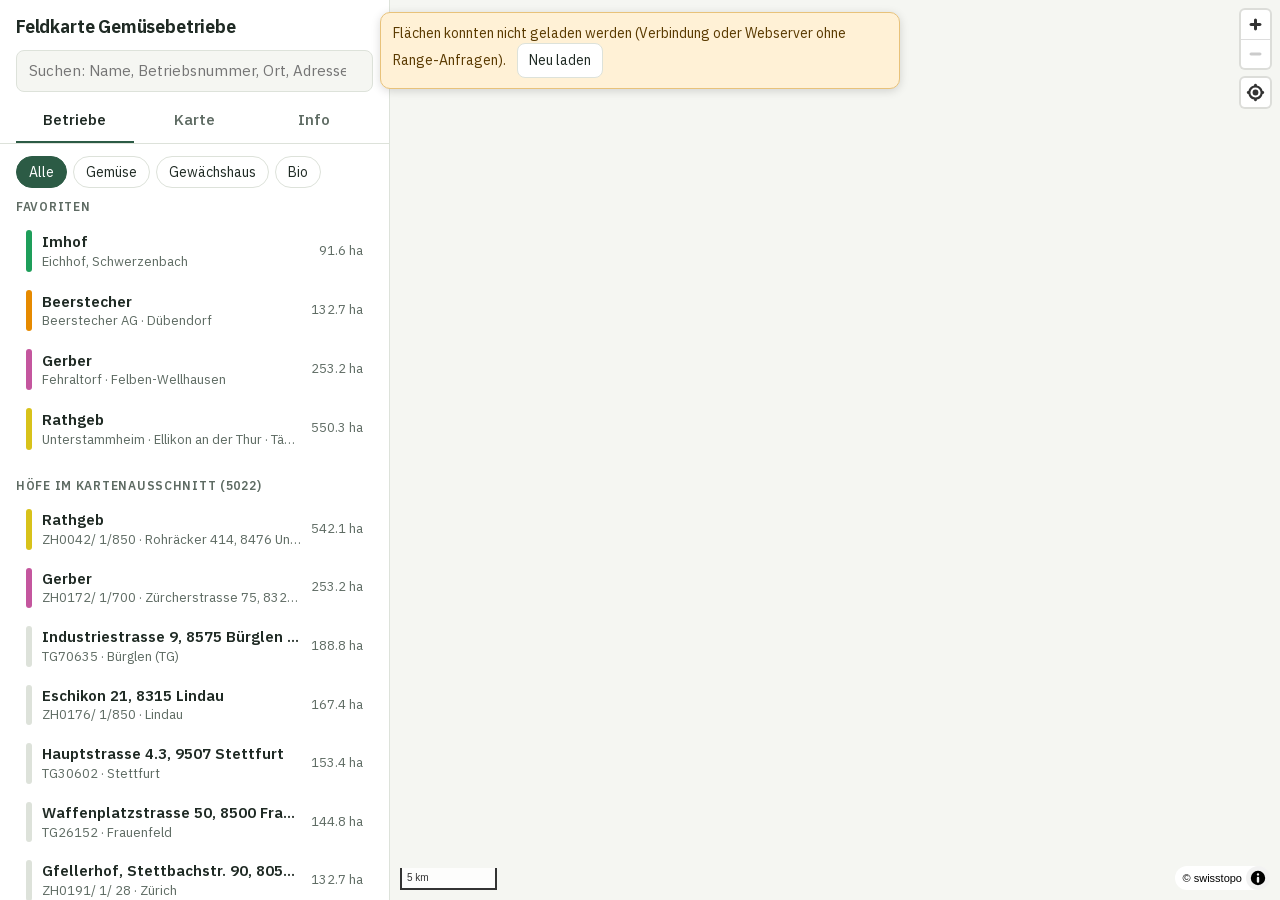
==== commit 7de484b9: "Region: Karte mit den Korrekturen neu gebaut (Flächen-ID, Standorte, Version) - Vektorkacheln mit Fl" ====
--- a/output/karte/index.html
+++ b/output/karte/index.html
@@ -9,11 +9,12 @@
 <meta property="og:description" content="Alle Flächen anklicken: Betrieb, Hof, Kulturen. Bezugsjahr 2025 · publiziert Jan. 2026">
 <meta property="og:type" content="website">
 <meta name="theme-color" content="#2C5B45">
+<meta name="fk-version" content="7f5284ebd4db3f0014">
 <meta name="robots" content="noindex, nofollow">
 <!--__ONLINE__-->
 <link rel="icon" href="icon.svg" type="image/svg+xml">
 <link rel="stylesheet" href="vendor/maplibre-gl.css">
-<link rel="stylesheet" href="app.css">
+<link rel="stylesheet" href="app.css?v=7f5284ebd4db3f0014">
 </head>
 <body>
 <div id="map" aria-label="Karte"></div>
@@ -79,6 +80,6 @@
 <div id="toast" role="status"></div>
 <script src="vendor/maplibre-gl.js"></script>
 <script src="vendor/pmtiles.js"></script>
-<script src="app.js"></script>
+<script src="app.js?v=7f5284ebd4db3f0014"></script>
 </body>
 </html>
--- a/output/karte/app.css
+++ b/output/karte/app.css
@@ -14,11 +14,13 @@
 html, body { margin: 0; height: 100%; background: var(--bg); color: var(--text);
   font: 15px/1.45 Plex, -apple-system, "Segoe UI", system-ui, sans-serif; -webkit-text-size-adjust: 100%; }
 button, input { font: inherit; color: inherit; }
-#map { position: fixed; inset: 0 0 0 var(--w-side); }
+#map { position: fixed; inset: 0 0 0 calc(var(--w-side) + env(safe-area-inset-left)); }
 
 /* Seitenleiste / Panel */
-#side { position: fixed; z-index: 10; left: 0; top: 0; bottom: 0; width: var(--w-side); background: var(--panel);
-  border-right: 1px solid var(--line); display: flex; flex-direction: column; }
+#side { position: fixed; z-index: 10; left: 0; top: 0; bottom: 0; width: calc(var(--w-side) + env(safe-area-inset-left));
+  padding-left: env(safe-area-inset-left); background: var(--panel); border-right: 1px solid var(--line); display: flex; flex-direction: column; }
+.maplibregl-ctrl-top-right, .maplibregl-ctrl-bottom-right { margin-right: env(safe-area-inset-right); }
+.maplibregl-ctrl-top-right { margin-top: env(safe-area-inset-top); }
 #grip { display: none; }
 header.top { padding: 14px 16px 0; border-bottom: 1px solid var(--line); flex: none; }
 .title { display: flex; align-items: center; gap: 8px; }
@@ -95,10 +97,17 @@
 .unbekannt { color: var(--muted); }
 a { color: var(--accent); }
 
-/* Hof-Marker, Toast */
-.hof { width: 26px; height: 26px; border-radius: 50% 50% 50% 0; transform: rotate(-45deg); background: var(--sel);
-  border: 2px solid #fff; box-shadow: 0 1px 4px rgba(0,0,0,.4); }
-.hof::after { content: ""; position: absolute; left: 7px; top: 7px; width: 8px; height: 8px; background: #fff; border-radius: 50%; }
+/* Hof-Marker (die Drehung liegt auf dem inneren Element; MapLibre setzt am äusseren ein eigenes transform), Toast */
+.hof { width: 30px; height: 36px; cursor: pointer; display: flex; align-items: flex-start; justify-content: center; }
+.hof .pin { position: relative; width: 26px; height: 26px; margin-top: 1px; border-radius: 50% 50% 50% 0; transform: rotate(-45deg);
+  background: var(--sel); border: 2px solid #fff; box-shadow: 0 1px 4px rgba(0,0,0,.4); }
+.hof .pin::after { content: ""; position: absolute; left: 7px; top: 7px; width: 8px; height: 8px; background: #fff; border-radius: 50%; }
+.hof.geschaetzt .pin { border-style: dashed; opacity: .85; }
+.ladefehler { position: fixed; z-index: 40; left: 50%; top: 12px; transform: translateX(-50%); max-width: min(92vw, 520px);
+  background: #FFF1D6; color: #5A3A00; border: 1px solid #E8C27A; border-radius: 10px; padding: 10px 12px; font-size: 14px;
+  box-shadow: 0 2px 10px rgba(0,0,0,.15); }
+.ladefehler .knopf { margin-left: 8px; }
+#p-detail .row .n, #p-detail .row .s { white-space: normal; overflow: visible; }
 #toast { position: fixed; z-index: 30; left: 50%; bottom: 24px; transform: translateX(-50%); background: #1F2A24; color: #fff;
   padding: 8px 14px; border-radius: 8px; font-size: 14px; opacity: 0; pointer-events: none; transition: opacity .2s; }
 #toast.on { opacity: .95; }
@@ -107,7 +116,8 @@
 /* Handy: Karte bildschirmfüllend, Panel unten (peek / half / full) */
 @media (max-width: 760px) {
   #map { inset: 0; }
-  #side { top: auto; left: 0; right: 0; width: auto; border-right: 0; border-top: 1px solid var(--line);
+  #side { top: auto; left: env(safe-area-inset-left); right: env(safe-area-inset-right); width: auto; padding-left: 0;
+    border-right: 0; border-top: 1px solid var(--line);
     border-radius: 16px 16px 0 0; box-shadow: 0 -4px 18px rgba(0,0,0,.18); height: 52vh; transition: height .22s ease;
     padding-bottom: env(safe-area-inset-bottom); }
   #side[data-state="peek"] { height: 112px; }
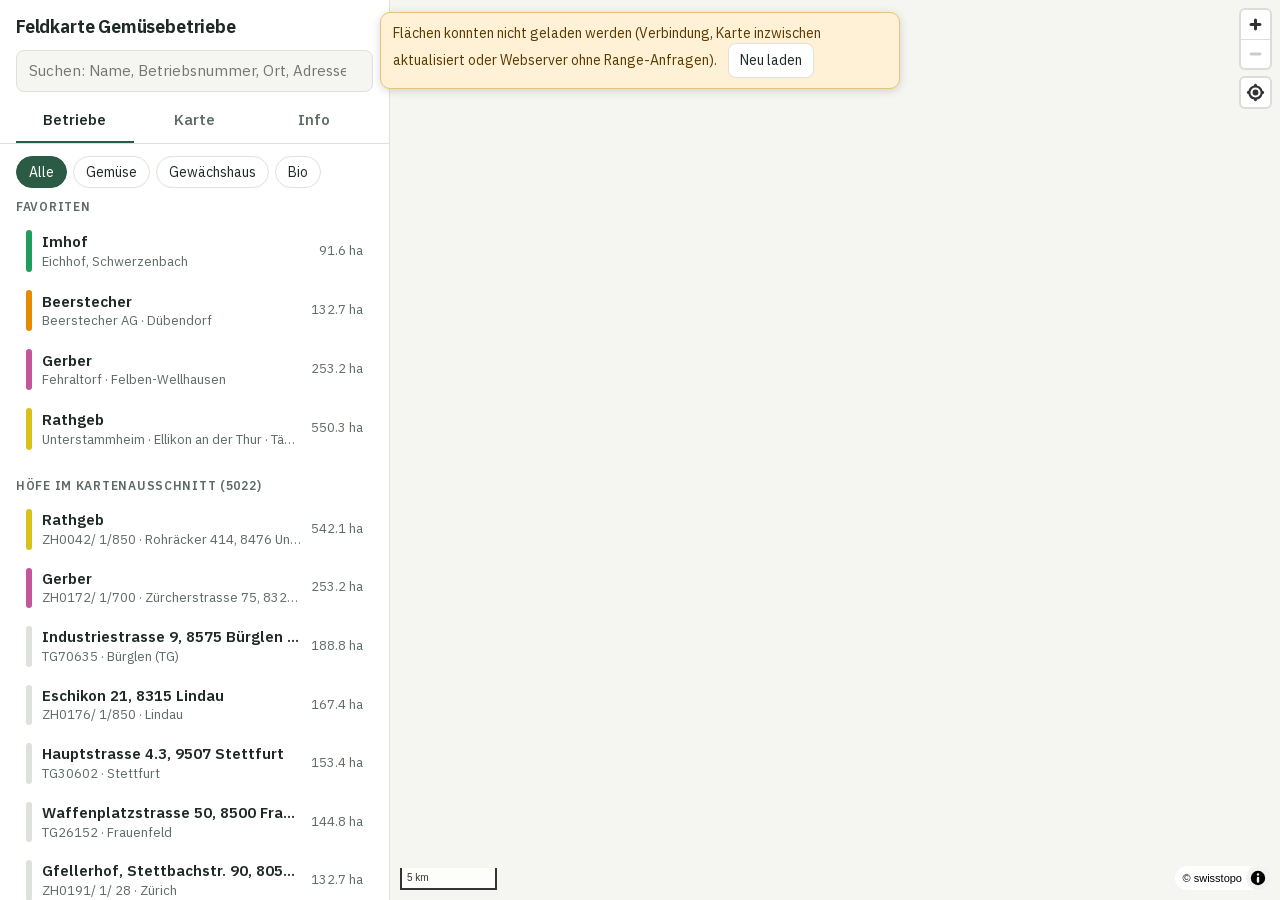
==== commit aa791ced: "Region: strengerer Personenfilter, Kacheln mit Kennung, grosse Betriebe auf dem Handy - common.hat_p" ====
--- a/output/karte/index.html
+++ b/output/karte/index.html
@@ -9,12 +9,13 @@
 <meta property="og:description" content="Alle Flächen anklicken: Betrieb, Hof, Kulturen. Bezugsjahr 2025 · publiziert Jan. 2026">
 <meta property="og:type" content="website">
 <meta name="theme-color" content="#2C5B45">
-<meta name="fk-version" content="7f5284ebd4db3f0014">
+<meta name="fk-version" content="f97551662ec4875b49">
+<meta name="fk-kacheln" content="f97551662ec4">
 <meta name="robots" content="noindex, nofollow">
 <!--__ONLINE__-->
 <link rel="icon" href="icon.svg" type="image/svg+xml">
 <link rel="stylesheet" href="vendor/maplibre-gl.css">
-<link rel="stylesheet" href="app.css?v=7f5284ebd4db3f0014">
+<link rel="stylesheet" href="app.css?v=f97551662ec4875b49">
 </head>
 <body>
 <div id="map" aria-label="Karte"></div>
@@ -80,6 +81,6 @@
 <div id="toast" role="status"></div>
 <script src="vendor/maplibre-gl.js"></script>
 <script src="vendor/pmtiles.js"></script>
-<script src="app.js?v=7f5284ebd4db3f0014"></script>
+<script src="app.js?v=f97551662ec4875b49"></script>
 </body>
 </html>
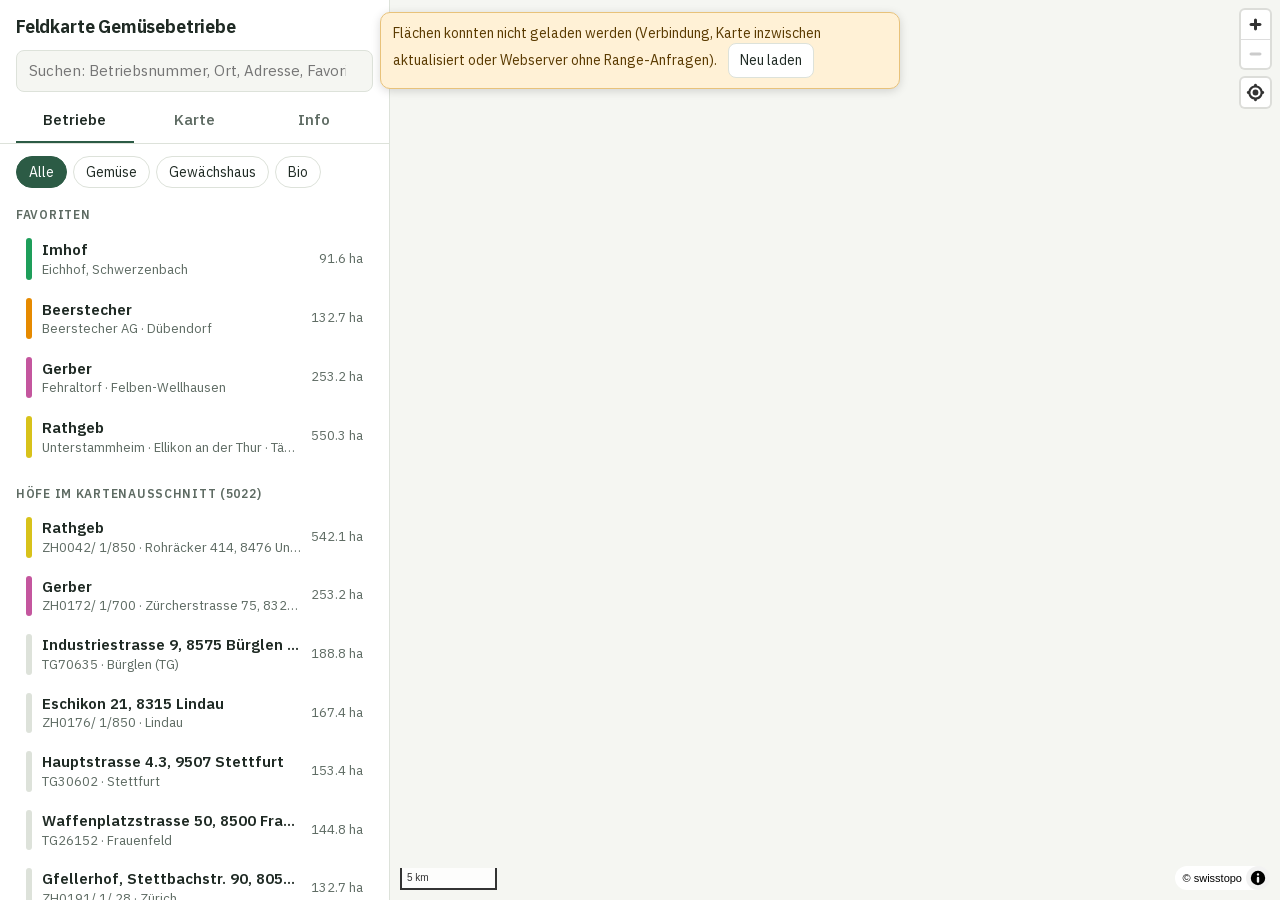
==== commit 194df5af: "Karte der Region: Korrekturen aus der Live-Prüfung (Handy, Suche, Hinweise, Links) - Ohne internen T" ====
--- a/output/karte/index.html
+++ b/output/karte/index.html
@@ -9,13 +9,13 @@
 <meta property="og:description" content="Alle Flächen anklicken: Betrieb, Hof, Kulturen. Bezugsjahr 2025 · publiziert Jan. 2026">
 <meta property="og:type" content="website">
 <meta name="theme-color" content="#2C5B45">
-<meta name="fk-version" content="f97551662ec4875b49">
+<meta name="fk-version" content="f97551662ec48e2e70">
 <meta name="fk-kacheln" content="f97551662ec4">
 <meta name="robots" content="noindex, nofollow">
 <!--__ONLINE__-->
 <link rel="icon" href="icon.svg" type="image/svg+xml">
 <link rel="stylesheet" href="vendor/maplibre-gl.css">
-<link rel="stylesheet" href="app.css?v=f97551662ec4875b49">
+<link rel="stylesheet" href="app.css?v=f97551662ec48e2e70">
 </head>
 <body>
 <div id="map" aria-label="Karte"></div>
@@ -45,8 +45,8 @@
         <button data-f="geschuetzt">Gewächshaus</button>
         <button data-f="bio">Bio</button>
       </div>
-      <h3>Favoriten</h3>
-      <div id="favs"></div>
+      <div id="fav-block"><h3>Favoriten</h3>
+      <div id="favs"></div></div>
       <h3 id="liste-titel">Höfe im Kartenausschnitt</h3>
       <div id="liste"></div>
       <p id="liste-mehr" class="hint"></p>
@@ -81,6 +81,6 @@
 <div id="toast" role="status"></div>
 <script src="vendor/maplibre-gl.js"></script>
 <script src="vendor/pmtiles.js"></script>
-<script src="app.js?v=f97551662ec4875b49"></script>
+<script src="app.js?v=f97551662ec48e2e70"></script>
 </body>
 </html>
--- a/output/karte/app.css
+++ b/output/karte/app.css
@@ -120,13 +120,16 @@
     border-right: 0; border-top: 1px solid var(--line);
     border-radius: 16px 16px 0 0; box-shadow: 0 -4px 18px rgba(0,0,0,.18); height: 52vh; transition: height .22s ease;
     padding-bottom: env(safe-area-inset-bottom); }
-  #side[data-state="peek"] { height: 112px; }
+  #side[data-state="peek"] { height: calc(112px + env(safe-area-inset-bottom)); }
   #side[data-state="full"] { height: calc(100% - 56px); }
   #side.ziehen { transition: none; }
   #grip { display: flex; justify-content: center; padding: 8px 0 2px; cursor: grab; touch-action: none; flex: none; }
   #grip span { width: 40px; height: 5px; border-radius: 3px; background: var(--line); }
   header.top { padding-top: 2px; touch-action: none; }
   #q { font-size: 16px; }
-  .maplibregl-ctrl-bottom-left, .maplibregl-ctrl-bottom-right { bottom: 112px; }
+  .maplibregl-ctrl-bottom-left, .maplibregl-ctrl-bottom-right { bottom: calc(112px + env(safe-area-inset-bottom)); }
 }
 @media (max-height: 540px) and (min-width: 761px) { :root { --w-side: 330px; } }
+/* Touch-Geräte (auch iPhone quer, iPad): 16 px, sonst zoomt Safari beim Antippen des Suchfelds hinein */
+@media (pointer: coarse) { #q { font-size: 16px; } }
+.mehr-gem { border: 0; background: none; padding: 0; color: var(--accent); cursor: pointer; font-size: 14px; text-decoration: underline; }
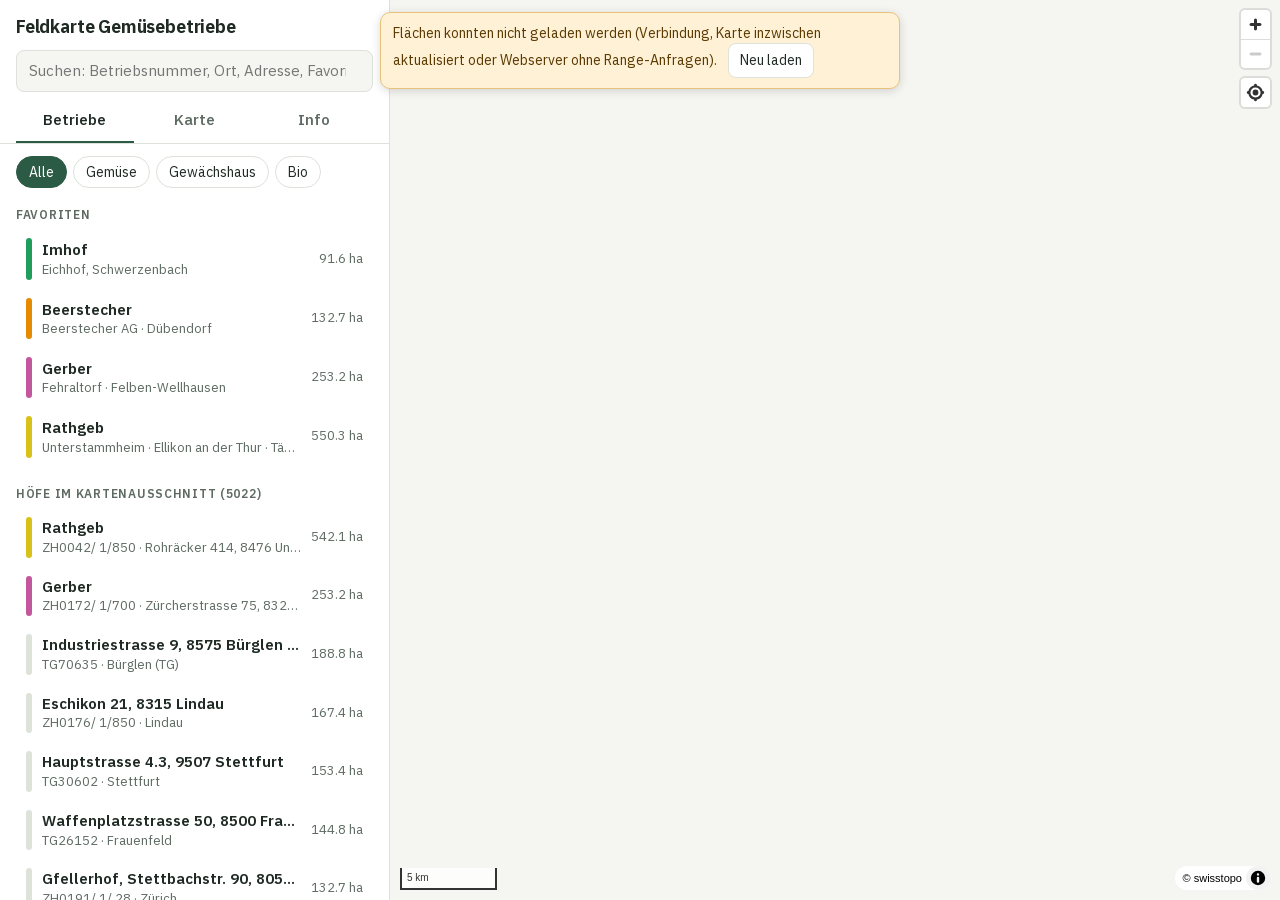
==== commit 89c8eab4: "Karte der Region: dritte Runde Korrekturen aus der Live-Prüfung - Ausschnitt: «passt ins Bild» auch " ====
--- a/output/karte/index.html
+++ b/output/karte/index.html
@@ -9,13 +9,13 @@
 <meta property="og:description" content="Alle Flächen anklicken: Betrieb, Hof, Kulturen. Bezugsjahr 2025 · publiziert Jan. 2026">
 <meta property="og:type" content="website">
 <meta name="theme-color" content="#2C5B45">
-<meta name="fk-version" content="f97551662ec48e2e70">
+<meta name="fk-version" content="f97551662ec480d729">
 <meta name="fk-kacheln" content="f97551662ec4">
 <meta name="robots" content="noindex, nofollow">
 <!--__ONLINE__-->
 <link rel="icon" href="icon.svg" type="image/svg+xml">
 <link rel="stylesheet" href="vendor/maplibre-gl.css">
-<link rel="stylesheet" href="app.css?v=f97551662ec48e2e70">
+<link rel="stylesheet" href="app.css?v=f97551662ec480d729">
 </head>
 <body>
 <div id="map" aria-label="Karte"></div>
@@ -81,6 +81,6 @@
 <div id="toast" role="status"></div>
 <script src="vendor/maplibre-gl.js"></script>
 <script src="vendor/pmtiles.js"></script>
-<script src="app.js?v=f97551662ec48e2e70"></script>
+<script src="app.js?v=f97551662ec480d729"></script>
 </body>
 </html>
--- a/output/karte/app.css
+++ b/output/karte/app.css
@@ -56,6 +56,7 @@
 /* Listen */
 .row { display: flex; gap: 10px; align-items: center; padding: 9px 10px; border-radius: 8px; cursor: pointer; }
 .row:hover { background: var(--soft); }
+.row:focus-visible { outline: 2px solid var(--accent); outline-offset: -2px; }
 .row .farbe { width: 6px; align-self: stretch; border-radius: 3px; background: var(--line); flex: none; }
 .row .txt { flex: 1; min-width: 0; }
 .row .n { font-weight: 600; white-space: nowrap; overflow: hidden; text-overflow: ellipsis; }
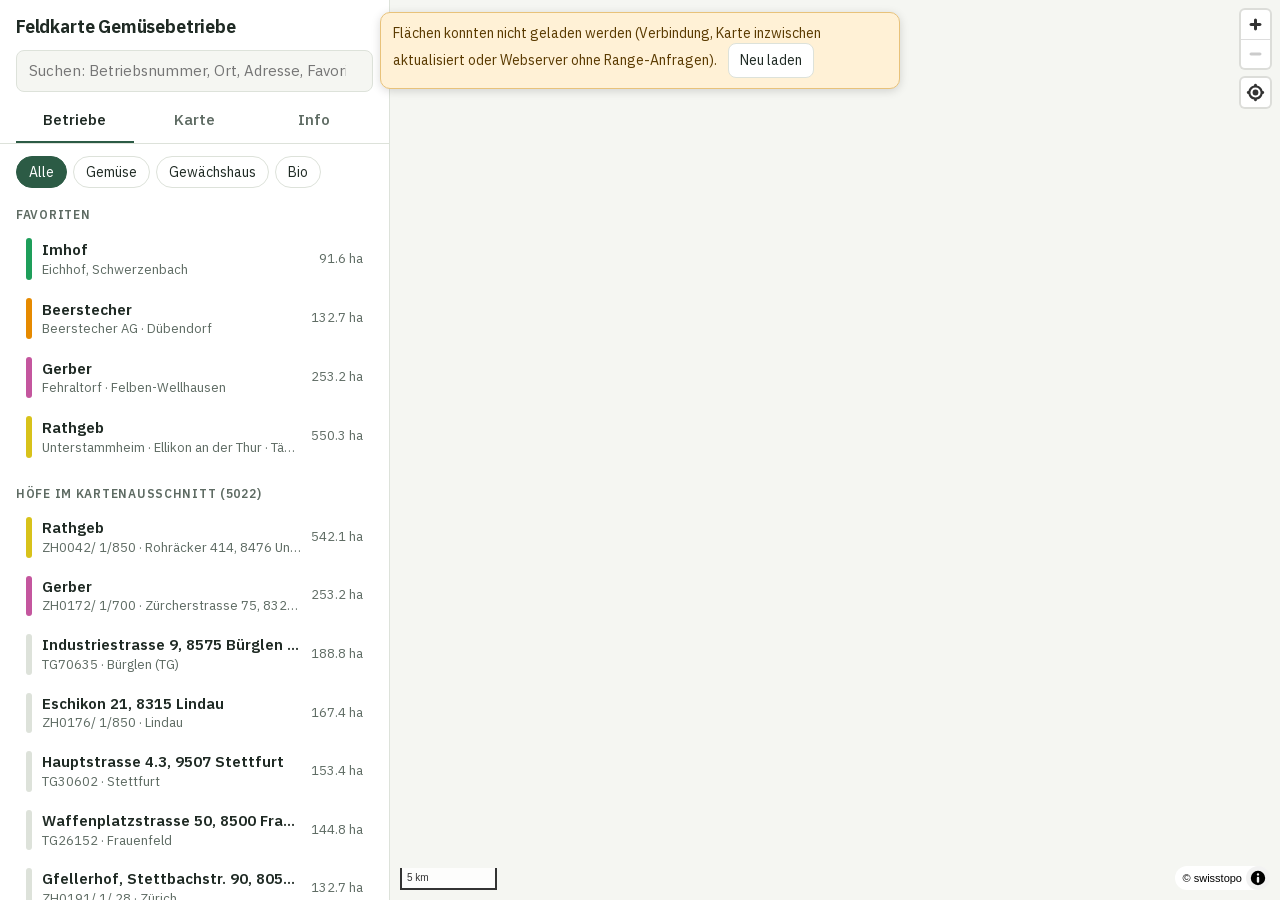
==== commit c208303d: "Karte der Region: AdR-Regionen der Migros öffentlich (Layer + Anteil je Betrieb) - Die Gebiete «Aus " ====
--- a/output/karte/index.html
+++ b/output/karte/index.html
@@ -9,13 +9,13 @@
 <meta property="og:description" content="Alle Flächen anklicken: Betrieb, Hof, Kulturen. Bezugsjahr 2025 · publiziert Jan. 2026">
 <meta property="og:type" content="website">
 <meta name="theme-color" content="#2C5B45">
-<meta name="fk-version" content="f97551662ec480d729">
+<meta name="fk-version" content="f97551662ec4d574b8">
 <meta name="fk-kacheln" content="f97551662ec4">
 <meta name="robots" content="noindex, nofollow">
 <!--__ONLINE__-->
 <link rel="icon" href="icon.svg" type="image/svg+xml">
 <link rel="stylesheet" href="vendor/maplibre-gl.css">
-<link rel="stylesheet" href="app.css?v=f97551662ec480d729">
+<link rel="stylesheet" href="app.css?v=f97551662ec4d574b8">
 </head>
 <body>
 <div id="map" aria-label="Karte"></div>
@@ -66,6 +66,8 @@
       </div>
       <label class="check"><input type="checkbox" id="favon"> Favoriten immer farbig zeigen</label>
       <label class="check"><input type="checkbox" id="parz"> Parzellen Kanton Zürich (ab Zoom 17)</label>
+      <label class="check" id="adr-wahl" hidden><input type="checkbox" id="adr"> AdR-Regionen (Migros «Aus der Region»)
+        <small>– bei einem Betrieb mit Anteil je Region</small></label>
       <div id="legende"></div>
     </div>
 
@@ -81,6 +83,6 @@
 <div id="toast" role="status"></div>
 <script src="vendor/maplibre-gl.js"></script>
 <script src="vendor/pmtiles.js"></script>
-<script src="app.js?v=f97551662ec480d729"></script>
+<script src="app.js?v=f97551662ec4d574b8"></script>
 </body>
 </html>
